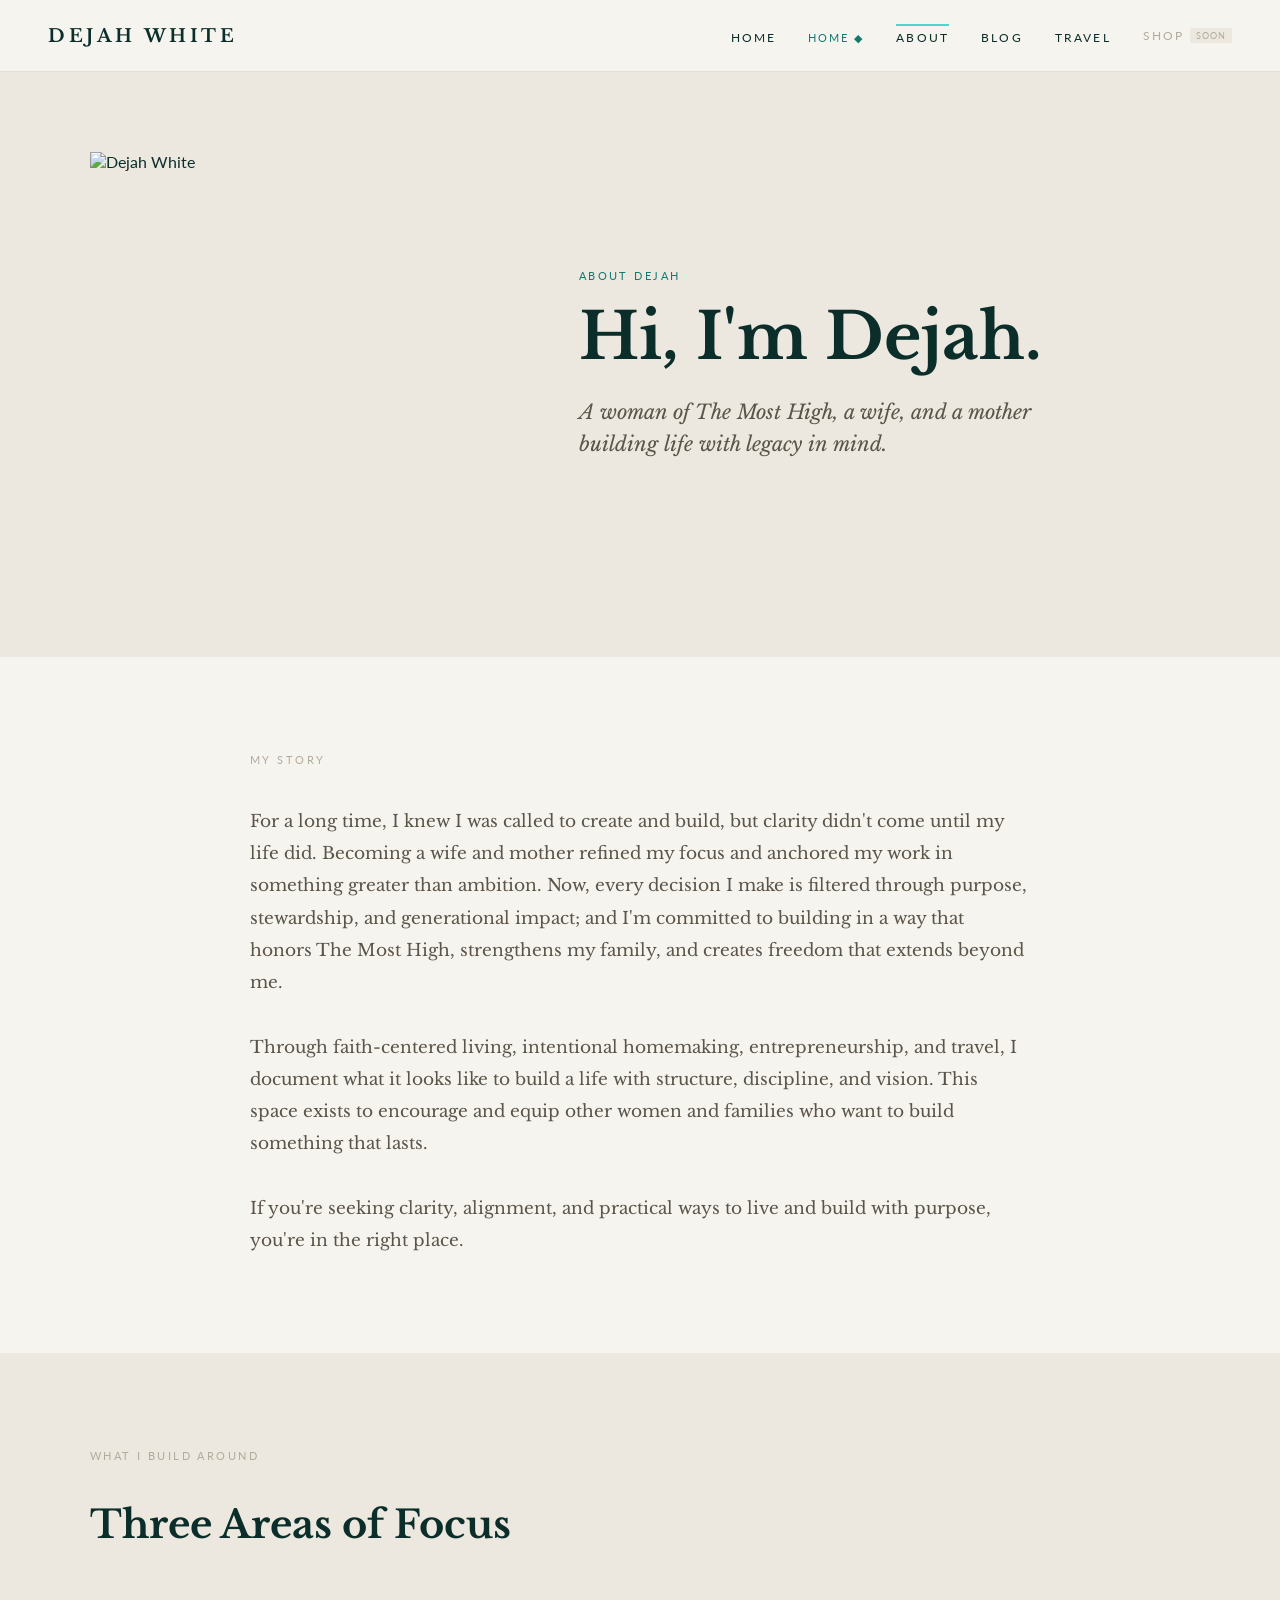
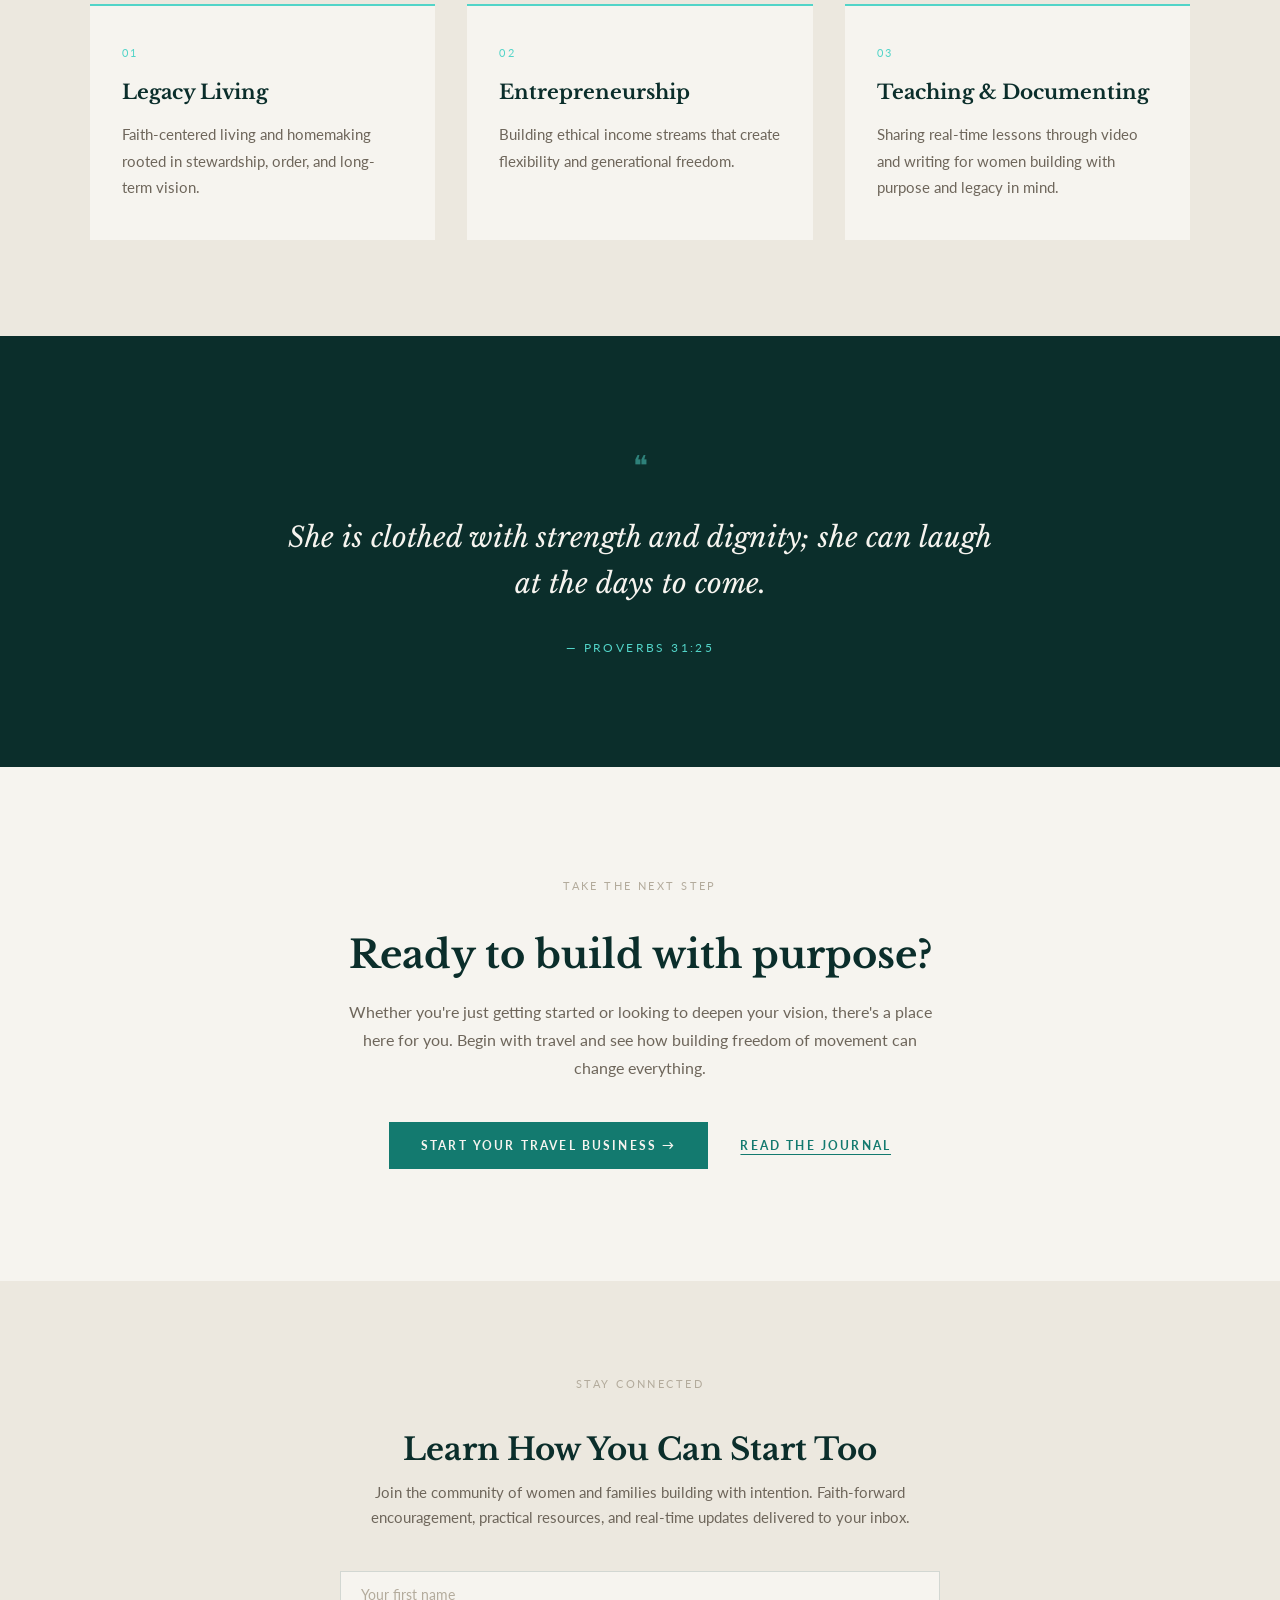
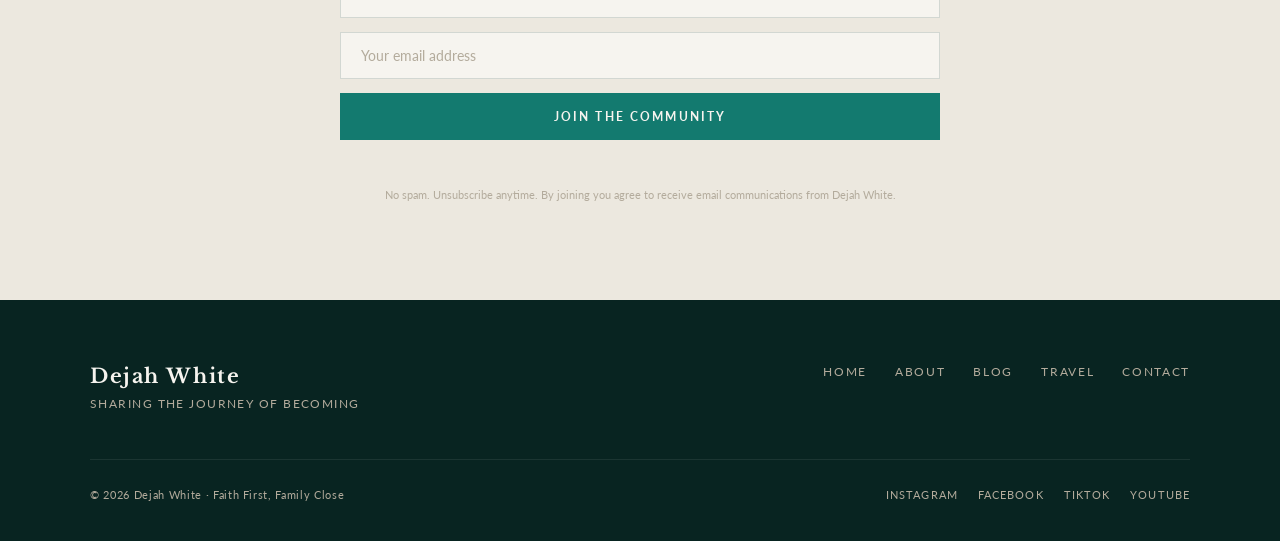
==== about.html @ d9ecd478 "Add all pages: about, blog, blog-post, contact; update social links and blog post URLs" ====
<!DOCTYPE html>
<html lang="en">
<head>
<meta charset="UTF-8">
<meta name="viewport" content="width=device-width, initial-scale=1.0">
<title>About — Dejah White</title>
<meta name="description" content="Learn about Dejah White — a faith-centered wife, mother, and entrepreneur building life with legacy in mind.">
<link rel="preconnect" href="https://fonts.googleapis.com">
<link rel="preconnect" href="https://fonts.gstatic.com" crossorigin>
<link href="https://fonts.googleapis.com/css2?family=Libre+Baskerville:ital,wght@0,400;0,700;1,400&family=Lato:wght@300;400;700;900&display=swap" rel="stylesheet">
<style>
:root {
  --ink: #0B2E2B;
  --teal: #137A6F;
  --turq: #52D4C8;
  --paper: #F6F4EF;
  --greige: #ECE8DF;
  --warm: #5b5448;
  --muted: #6E665B;
  --faint: #b3ab9c;
  --footer: #082421;
  --serif: 'Libre Baskerville', Georgia, serif;
  --sans: 'Lato', -apple-system, sans-serif;
}

*, *::before, *::after { box-sizing: border-box; margin: 0; padding: 0; }
html { scroll-behavior: smooth; }
body { font-family: var(--sans); background-color: var(--paper); color: var(--ink); -webkit-font-smoothing: antialiased; }

.nav { position: fixed; top: 0; left: 0; right: 0; z-index: 100; display: flex; align-items: center; justify-content: space-between; padding: 0 48px; height: 72px; background: var(--paper); border-bottom: 1px solid rgba(11,46,43,0.1); }
.nav-logo { font-family: var(--serif); font-weight: 700; font-size: 18px; letter-spacing: 0.2em; text-transform: uppercase; color: var(--ink); text-decoration: none; flex-shrink: 0; }
.nav-links { display: flex; align-items: center; list-style: none; gap: 32px; }
.nav-links a { font-family: var(--sans); font-size: 12px; letter-spacing: 0.18em; text-transform: uppercase; color: var(--ink); text-decoration: none; padding-top: 4px; border-top: 2px solid transparent; transition: color 0.2s, border-color 0.2s; }
.nav-links a:hover { color: var(--teal); }
.nav-links .active a { border-top: 2px solid var(--turq); color: var(--ink); }
.nav-links .nav-alt a { color: var(--teal); font-size: 11px; }
.nav-links .soon { display: flex; align-items: center; gap: 6px; font-family: var(--sans); font-size: 12px; letter-spacing: 0.18em; text-transform: uppercase; color: var(--faint); cursor: default; }
.soon-badge { font-size: 9px; letter-spacing: 0.1em; background: var(--greige); color: var(--faint); padding: 2px 6px; border-radius: 2px; text-transform: uppercase; }
.hamburger { display: none; flex-direction: column; gap: 5px; background: none; border: none; cursor: pointer; padding: 4px; }
.hamburger span { display: block; height: 1.5px; background: var(--ink); transition: transform 0.3s, opacity 0.3s; }
.hamburger span:nth-child(1) { width: 22px; }
.hamburger span:nth-child(2) { width: 22px; }
.hamburger span:nth-child(3) { width: 14px; background: var(--turq); }
.nav-mobile-menu { display: none; position: fixed; top: 72px; left: 0; right: 0; z-index: 99; background: var(--paper); border-bottom: 1px solid rgba(11,46,43,0.1); flex-direction: column; padding: 24px 32px; gap: 24px; }
.nav-mobile-menu.open { display: flex; }
.nav-mobile-menu a { font-family: var(--sans); font-size: 13px; letter-spacing: 0.18em; text-transform: uppercase; color: var(--ink); text-decoration: none; }
.nav-mobile-menu .mobile-alt { color: var(--teal); }

.page-wrap { padding-top: 72px; }

.about-hero { background: var(--greige); padding: 80px 48px; }
.about-hero-inner { max-width: 1100px; margin: 0 auto; display: grid; grid-template-columns: 0.82fr 1.18fr; gap: 64px; align-items: center; }
.about-hero-portrait { aspect-ratio: 1 / 1; overflow: hidden; }
.about-hero-portrait img { width: 100%; height: 100%; object-fit: cover; object-position: center top; display: block; }
.about-hero-text { padding: 16px 0; }
.about-eyebrow { font-family: var(--sans); font-size: 11px; letter-spacing: 0.22em; text-transform: uppercase; color: var(--teal); margin-bottom: 20px; }
.about-hero-text h1 { font-family: var(--serif); font-weight: 700; font-size: clamp(44px, 5vw, 68px); color: var(--ink); line-height: 1.1; margin-bottom: 24px; }
.about-hero-text .sub { font-family: var(--serif); font-style: italic; font-size: clamp(16px, 1.6vw, 20px); color: var(--warm); line-height: 1.6; max-width: 480px; }

.bio-section { background: var(--paper); padding: 96px 48px; }
.bio-inner { max-width: 780px; margin: 0 auto; }
.section-label { font-family: var(--sans); font-size: 11px; letter-spacing: 0.22em; text-transform: uppercase; color: var(--faint); margin-bottom: 40px; display: block; }
.bio-inner p { font-family: var(--serif); font-size: clamp(15px, 1.4vw, 17px); color: var(--warm); line-height: 1.9; margin-bottom: 32px; }
.bio-inner p:last-child { margin-bottom: 0; }

.mission-section { background: var(--greige); padding: 96px 48px; }
.mission-inner { max-width: 1100px; margin: 0 auto; }
.mission-header { margin-bottom: 56px; }
.mission-header h2 { font-family: var(--serif); font-weight: 700; font-size: clamp(28px, 3vw, 40px); color: var(--ink); line-height: 1.2; margin-top: 12px; }
.mission-grid { display: grid; grid-template-columns: repeat(3, 1fr); gap: 32px; }
.mission-card { background: var(--paper); padding: 40px 32px; border-top: 2px solid var(--turq); }
.mission-num { font-family: var(--sans); font-size: 11px; letter-spacing: 0.2em; color: var(--turq); margin-bottom: 20px; display: block; }
.mission-card h3 { font-family: var(--serif); font-weight: 700; font-size: 20px; color: var(--ink); line-height: 1.3; margin-bottom: 16px; }
.mission-card p { font-family: var(--sans); font-size: 15px; color: var(--muted); line-height: 1.75; }

.faith-section { background: var(--ink); padding: 112px 48px; text-align: center; }
.faith-inner { max-width: 720px; margin: 0 auto; }
.faith-ornament { font-family: var(--serif); font-size: 28px; color: var(--turq); opacity: 0.5; margin-bottom: 32px; display: block; }
.faith-inner blockquote { font-family: var(--serif); font-style: italic; font-size: clamp(20px, 2.4vw, 28px); color: var(--paper); line-height: 1.65; margin-bottom: 28px; }
.faith-inner cite { font-family: var(--sans); font-size: 12px; letter-spacing: 0.2em; text-transform: uppercase; color: var(--turq); font-style: normal; }

.cta-section { background: var(--paper); padding: 112px 48px; text-align: center; }
.cta-inner { max-width: 600px; margin: 0 auto; }
.cta-inner h2 { font-family: var(--serif); font-weight: 700; font-size: clamp(28px, 3vw, 40px); color: var(--ink); margin-bottom: 20px; line-height: 1.2; }
.cta-inner p { font-family: var(--sans); font-size: 16px; color: var(--muted); line-height: 1.75; margin-bottom: 40px; }
.cta-buttons { display: flex; align-items: center; justify-content: center; gap: 32px; flex-wrap: wrap; }
.btn-primary { display: inline-block; font-family: var(--sans); font-size: 12px; font-weight: 700; letter-spacing: 0.18em; text-transform: uppercase; color: var(--paper); background: var(--teal); padding: 16px 32px; text-decoration: none; transition: background 0.2s; }
.btn-primary:hover { background: var(--ink); }
.btn-text { display: inline-block; font-family: var(--sans); font-size: 12px; font-weight: 700; letter-spacing: 0.18em; text-transform: uppercase; color: var(--teal); text-decoration: underline; text-underline-offset: 4px; transition: color 0.2s; }
.btn-text:hover { color: var(--ink); }

.newsletter-section { background: var(--greige); padding: 96px 48px; }
.newsletter-inner { max-width: 600px; margin: 0 auto; text-align: center; }
.newsletter-inner h2 { font-family: var(--serif); font-weight: 700; font-size: clamp(24px, 2.4vw, 32px); color: var(--ink); margin-bottom: 12px; line-height: 1.25; }
.newsletter-inner .nl-sub { font-family: var(--sans); font-size: 15px; color: var(--muted); line-height: 1.7; margin-bottom: 40px; }
.nl-form { display: flex; flex-direction: column; gap: 14px; }
.nl-form input { font-family: var(--sans); font-size: 14px; color: var(--ink); background: var(--paper); border: 1px solid rgba(11,46,43,0.15); padding: 14px 20px; outline: none; transition: border-color 0.2s; width: 100%; }
.nl-form input::placeholder { color: var(--faint); }
.nl-form input:focus { border-color: var(--teal); }
.nl-form button { font-family: var(--sans); font-size: 12px; font-weight: 700; letter-spacing: 0.18em; text-transform: uppercase; color: var(--paper); background: var(--teal); border: none; padding: 16px 32px; cursor: pointer; transition: background 0.2s; }
.nl-form button:hover { background: var(--ink); }
.nl-status { font-family: var(--sans); font-size: 13px; margin-top: 12px; min-height: 20px; color: var(--teal); }
.nl-status.error { color: #a33; }
.nl-disclaimer { font-family: var(--sans); font-size: 11px; color: var(--faint); margin-top: 14px; line-height: 1.6; }

.footer { background: var(--footer); padding: 64px 48px 40px; }
.footer-inner { max-width: 1100px; margin: 0 auto; }
.footer-top { display: flex; justify-content: space-between; align-items: flex-start; margin-bottom: 48px; gap: 32px; }
.footer-brand-name { font-family: var(--serif); font-weight: 700; font-size: 20px; color: var(--paper); letter-spacing: 0.08em; margin-bottom: 8px; }
.footer-brand-sub { font-family: var(--sans); font-size: 12px; letter-spacing: 0.12em; color: var(--faint); text-transform: uppercase; }
.footer-links { display: flex; gap: 28px; flex-wrap: wrap; justify-content: flex-end; }
.footer-links a { font-family: var(--sans); font-size: 12px; letter-spacing: 0.14em; text-transform: uppercase; color: var(--faint); text-decoration: none; transition: color 0.2s; }
.footer-links a:hover { color: var(--turq); }
.footer-bottom { border-top: 1px solid rgba(255,255,255,0.08); padding-top: 28px; display: flex; justify-content: space-between; align-items: center; flex-wrap: wrap; gap: 16px; }
.footer-copy { font-family: var(--sans); font-size: 11px; color: var(--faint); letter-spacing: 0.06em; }
.footer-social { display: flex; gap: 20px; }
.footer-social a { font-family: var(--sans); font-size: 11px; letter-spacing: 0.1em; text-transform: uppercase; color: var(--faint); text-decoration: none; transition: color 0.2s; }
.footer-social a:hover { color: var(--turq); }

@media (max-width: 900px) {
  .nav { padding: 0 32px; }
  .nav-links { gap: 20px; }
  .about-hero { padding: 64px 32px; }
  .about-hero-inner { gap: 40px; }
  .bio-section, .mission-section, .faith-section, .cta-section, .newsletter-section { padding-left: 32px; padding-right: 32px; }
  .mission-grid { grid-template-columns: 1fr 1fr; gap: 24px; }
  .footer { padding-left: 32px; padding-right: 32px; }
}

@media (max-width: 768px) {
  .nav-links { display: none; }
  .hamburger { display: flex; }
  .nav { padding: 0 24px; }
  .about-hero { padding: 56px 24px; }
  .about-hero-inner { grid-template-columns: 1fr; gap: 0; }
  .about-hero-portrait { display: none; }
  .about-hero-text h1 { font-size: 48px; }
  .bio-section { padding: 72px 24px; }
  .mission-section { padding: 72px 24px; }
  .mission-grid { grid-template-columns: 1fr; }
  .faith-section { padding: 80px 24px; }
  .cta-section { padding: 80px 24px; }
  .newsletter-section { padding: 72px 24px; }
  .footer { padding: 56px 24px 32px; }
  .footer-top { flex-direction: column; gap: 32px; }
  .footer-links { justify-content: flex-start; }
  .footer-bottom { flex-direction: column; align-items: flex-start; }
  .cta-buttons { flex-direction: column; gap: 20px; }
}

@media (max-width: 600px) {
  .nav { height: 64px; padding: 0 20px; }
  .page-wrap { padding-top: 64px; }
  .nav-mobile-menu { top: 64px; }
  .about-hero { padding: 48px 20px; }
  .about-hero-text h1 { font-size: 40px; }
  .bio-section, .mission-section, .faith-section, .cta-section, .newsletter-section { padding-left: 20px; padding-right: 20px; }
  .footer { padding-left: 20px; padding-right: 20px; }
  .mission-card { padding: 32px 24px; }
}
</style>
</head>
<body>

<nav class="nav" id="nav">
  <div class="nav-logo">Dejah White</div>
  <ul class="nav-links">
    <li><a href="index.html">Home</a></li>
    <li class="nav-alt"><a href="home2.html">Home &#9670;</a></li>
    <li class="active"><a href="about.html">About</a></li>
    <li><a href="blog.html">Blog</a></li>
    <li><a href="travel.html">Travel</a></li>
    <li class="soon">Shop <span class="soon-badge">Soon</span></li>
  </ul>
  <button class="hamburger" id="hamburger" aria-label="Menu">
    <span></span><span></span><span></span>
  </button>
</nav>

<div class="nav-mobile-menu" id="mobile-menu">
  <a href="index.html">Home</a>
  <a href="home2.html" class="mobile-alt">Home &#9670;</a>
  <a href="about.html">About</a>
  <a href="blog.html">Blog</a>
  <a href="travel.html">Travel</a>
  <a href="contact.html">Contact</a>
</div>

<div class="page-wrap">

  <section class="about-hero">
    <div class="about-hero-inner">
      <div class="about-hero-portrait">
        <img src="https://static.wixstatic.com/media/037c75_d6903efc168e4e4087d703ca26b38828~mv2.jpg" alt="Dejah White" loading="eager">
      </div>
      <div class="about-hero-text">
        <p class="about-eyebrow">About Dejah</p>
        <h1>Hi, I'm Dejah.</h1>
        <p class="sub">A woman of The Most High, a wife, and a mother building life with legacy in mind.</p>
      </div>
    </div>
  </section>

  <section class="bio-section">
    <div class="bio-inner">
      <span class="section-label">My Story</span>
      <p>For a long time, I knew I was called to create and build, but clarity didn't come until my life did. Becoming a wife and mother refined my focus and anchored my work in something greater than ambition. Now, every decision I make is filtered through purpose, stewardship, and generational impact; and I'm committed to building in a way that honors The Most High, strengthens my family, and creates freedom that extends beyond me.</p>
      <p>Through faith-centered living, intentional homemaking, entrepreneurship, and travel, I document what it looks like to build a life with structure, discipline, and vision. This space exists to encourage and equip other women and families who want to build something that lasts.</p>
      <p>If you're seeking clarity, alignment, and practical ways to live and build with purpose, you're in the right place.</p>
    </div>
  </section>

  <section class="mission-section">
    <div class="mission-inner">
      <div class="mission-header">
        <span class="section-label">What I Build Around</span>
        <h2>Three Areas of Focus</h2>
      </div>
      <div class="mission-grid">
        <div class="mission-card"><span class="mission-num">01</span><h3>Legacy Living</h3><p>Faith-centered living and homemaking rooted in stewardship, order, and long-term vision.</p></div>
        <div class="mission-card"><span class="mission-num">02</span><h3>Entrepreneurship</h3><p>Building ethical income streams that create flexibility and generational freedom.</p></div>
        <div class="mission-card"><span class="mission-num">03</span><h3>Teaching &amp; Documenting</h3><p>Sharing real-time lessons through video and writing for women building with purpose and legacy in mind.</p></div>
      </div>
    </div>
  </section>

  <section class="faith-section">
    <div class="faith-inner">
      <span class="faith-ornament">&#10077;</span>
      <blockquote>She is clothed with strength and dignity; she can laugh at the days to come.</blockquote>
      <cite>— Proverbs 31:25</cite>
    </div>
  </section>

  <section class="cta-section">
    <div class="cta-inner">
      <span class="section-label">Take the Next Step</span>
      <h2>Ready to build with purpose?</h2>
      <p>Whether you're just getting started or looking to deepen your vision, there's a place here for you. Begin with travel and see how building freedom of movement can change everything.</p>
      <div class="cta-buttons">
        <a href="travel.html" class="btn-primary">Start Your Travel Business →</a>
        <a href="blog.html" class="btn-text">Read the Journal</a>
      </div>
    </div>
  </section>

  <section class="newsletter-section">
    <div class="newsletter-inner">
      <span class="section-label">Stay Connected</span>
      <h2>Learn How You Can Start Too</h2>
      <p class="nl-sub">Join the community of women and families building with intention. Faith-forward encouragement, practical resources, and real-time updates delivered to your inbox.</p>
      <form class="nl-form" id="nl-form" novalidate>
        <input type="text" id="nl-name" name="name" placeholder="Your first name" autocomplete="given-name" required>
        <input type="email" id="nl-email" name="email" placeholder="Your email address" autocomplete="email" required>
        <button type="submit" id="nl-submit">Join the Community</button>
      </form>
      <p class="nl-status" id="nl-status" aria-live="polite"></p>
      <p class="nl-disclaimer">No spam. Unsubscribe anytime. By joining you agree to receive email communications from Dejah White.</p>
    </div>
  </section>

  <footer class="footer">
    <div class="footer-inner">
      <div class="footer-top">
        <div>
          <div class="footer-brand-name">Dejah White</div>
          <div class="footer-brand-sub">Sharing the Journey of Becoming</div>
        </div>
        <nav class="footer-links">
          <a href="index.html">Home</a>
          <a href="about.html">About</a>
          <a href="blog.html">Blog</a>
          <a href="travel.html">Travel</a>
          <a href="contact.html">Contact</a>
        </nav>
      </div>
      <div class="footer-bottom">
        <span class="footer-copy">&copy; 2026 Dejah White &middot; Faith First, Family Close</span>
        <div class="footer-social">
          <a href="https://www.instagram.com/dejahwhitetravel" target="_blank" rel="noopener">Instagram</a>
          <a href="https://www.facebook.com/dejahwhitetravel" target="_blank" rel="noopener">Facebook</a>
          <a href="https://www.tiktok.com/@thedejahwhite" target="_blank" rel="noopener">TikTok</a>
          <a href="https://www.youtube.com/dejahshardae" target="_blank" rel="noopener">YouTube</a>
        </div>
      </div>
    </div>
  </footer>

</div>

<script>
(function () {
  var hamburger = document.getElementById('hamburger');
  var mobileMenu = document.getElementById('mobile-menu');
  hamburger.addEventListener('click', function () { mobileMenu.classList.toggle('open'); });
  document.addEventListener('click', function (e) {
    if (!hamburger.contains(e.target) && !mobileMenu.contains(e.target)) { mobileMenu.classList.remove('open'); }
  });

  var WIX_CLIENT_ID = '897cba15-c5fb-4204-a89b-81bbca8b6f4e';
  var WIX_SITE_ID = 'ee0295b0-5a24-47cd-8610-58c1b5e46882';

  function getVisitorToken() {
    return new Promise(function (resolve, reject) {
      fetch('https://www.wixapis.com/oauth2/token', {
        method: 'POST',
        headers: { 'Content-Type': 'application/json' },
        body: JSON.stringify({ clientId: WIX_CLIENT_ID, grantType: 'anonymous' })
      }).then(function (res) {
        if (!res.ok) throw new Error('Token request failed');
        return res.json();
      }).then(function (data) { resolve(data.access_token); }).catch(reject);
    });
  }

  function wixRequest(token, name, email) {
    return fetch('https://www.wixapis.com/contacts/v4/contacts', {
      method: 'POST',
      headers: { 'Content-Type': 'application/json', 'Authorization': token, 'wix-site-id': WIX_SITE_ID },
      body: JSON.stringify({ info: { name: { first: name }, emails: { items: [{ email: email, tag: 'MAIN' }] } } })
    }).then(function (res) {
      if (!res.ok) { return res.json().then(function (body) { throw new Error(body.message || 'Submission failed'); }); }
      return res.json();
    });
  }

  var form = document.getElementById('nl-form');
  var statusEl = document.getElementById('nl-status');
  var submitBtn = document.getElementById('nl-submit');

  form.addEventListener('submit', function (e) {
    e.preventDefault();
    var name = document.getElementById('nl-name').value.trim();
    var email = document.getElementById('nl-email').value.trim();
    if (!name || !email) { statusEl.textContent = 'Please fill in both fields.'; statusEl.className = 'nl-status error'; return; }
    var emailPattern = /^[^\s@]+@[^\s@]+\.[^\s@]+$/;
    if (!emailPattern.test(email)) { statusEl.textContent = 'Please enter a valid email address.'; statusEl.className = 'nl-status error'; return; }
    submitBtn.disabled = true; submitBtn.textContent = 'Sending…'; statusEl.textContent = ''; statusEl.className = 'nl-status';
    getVisitorToken().then(function (token) { return wixRequest(token, name, email); })
    .then(function () {
      statusEl.textContent = "You're in! Welcome to the community."; statusEl.className = 'nl-status';
      form.reset(); submitBtn.disabled = false; submitBtn.textContent = 'Join the Community';
    }).catch(function () {
      statusEl.textContent = 'Something went wrong. Please try again.'; statusEl.className = 'nl-status error';
      submitBtn.disabled = false; submitBtn.textContent = 'Join the Community';
    });
  });
})();
</script>

</body>
</html>
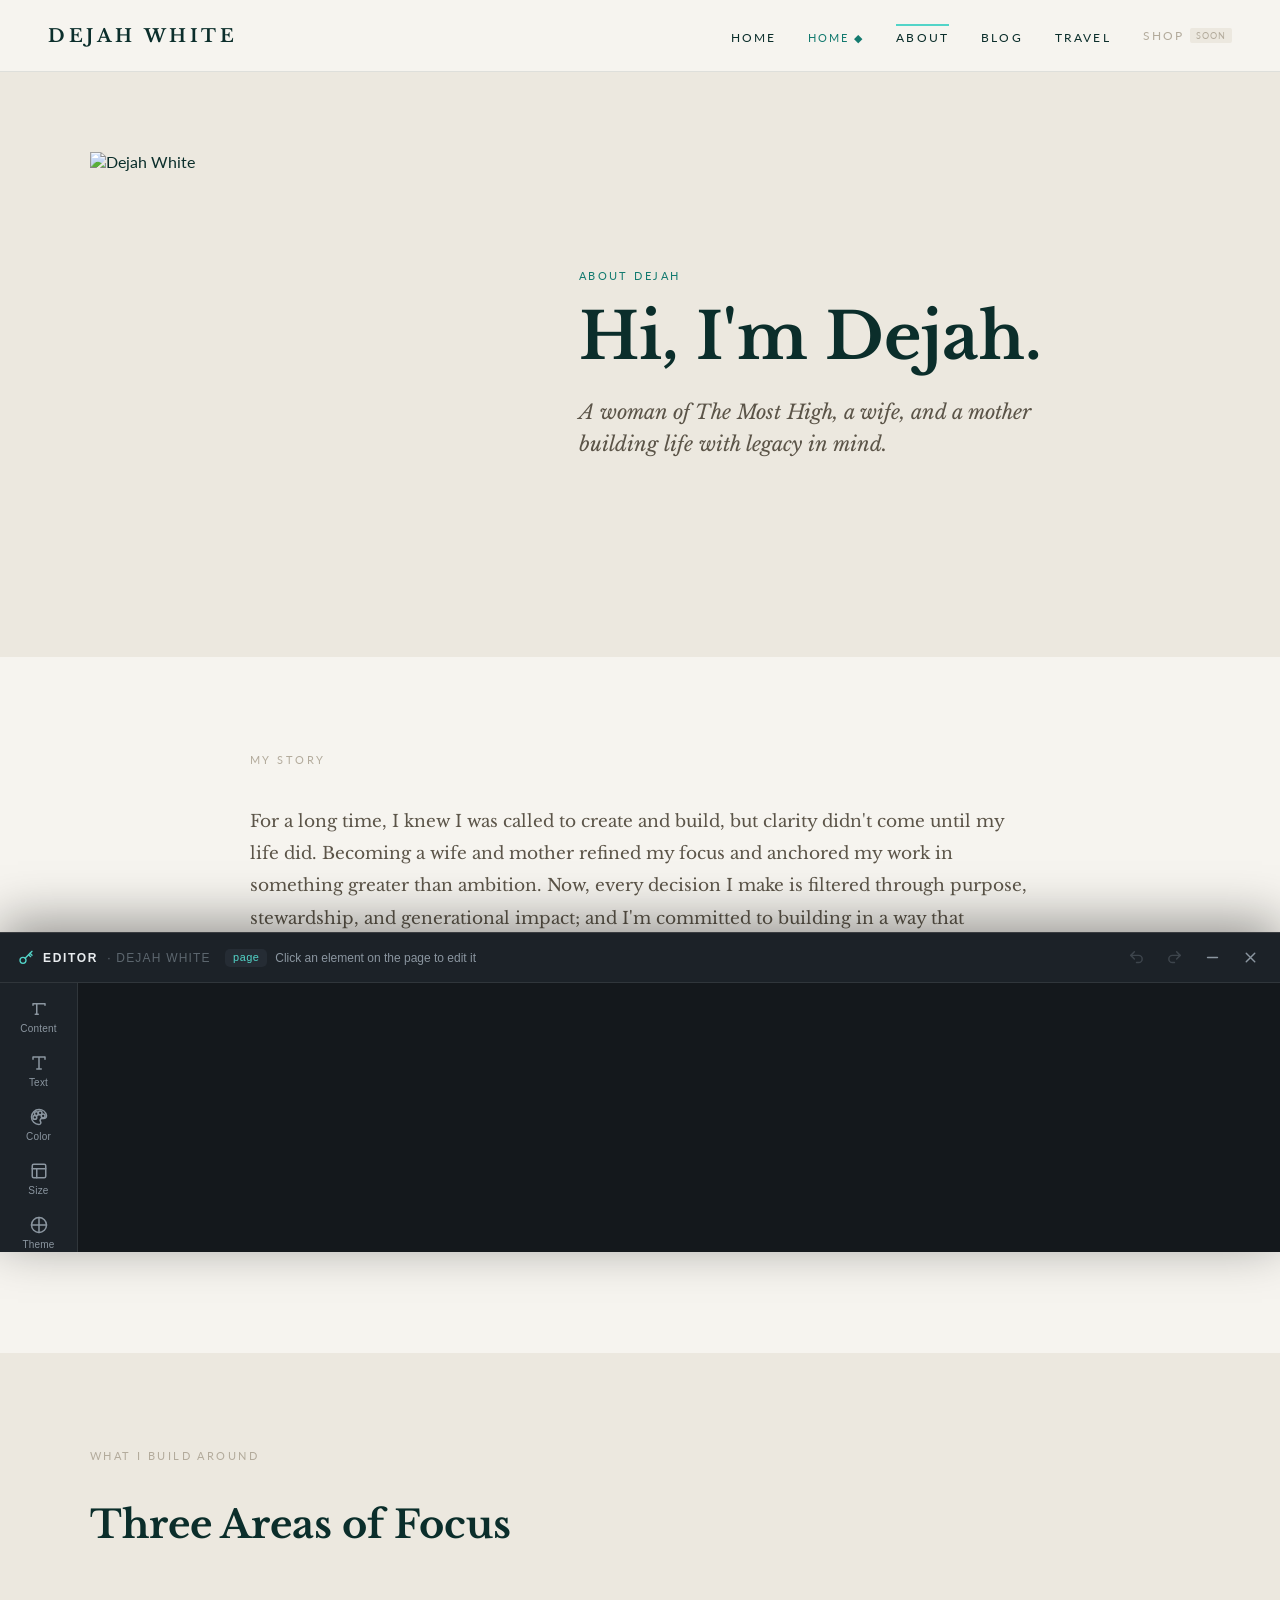
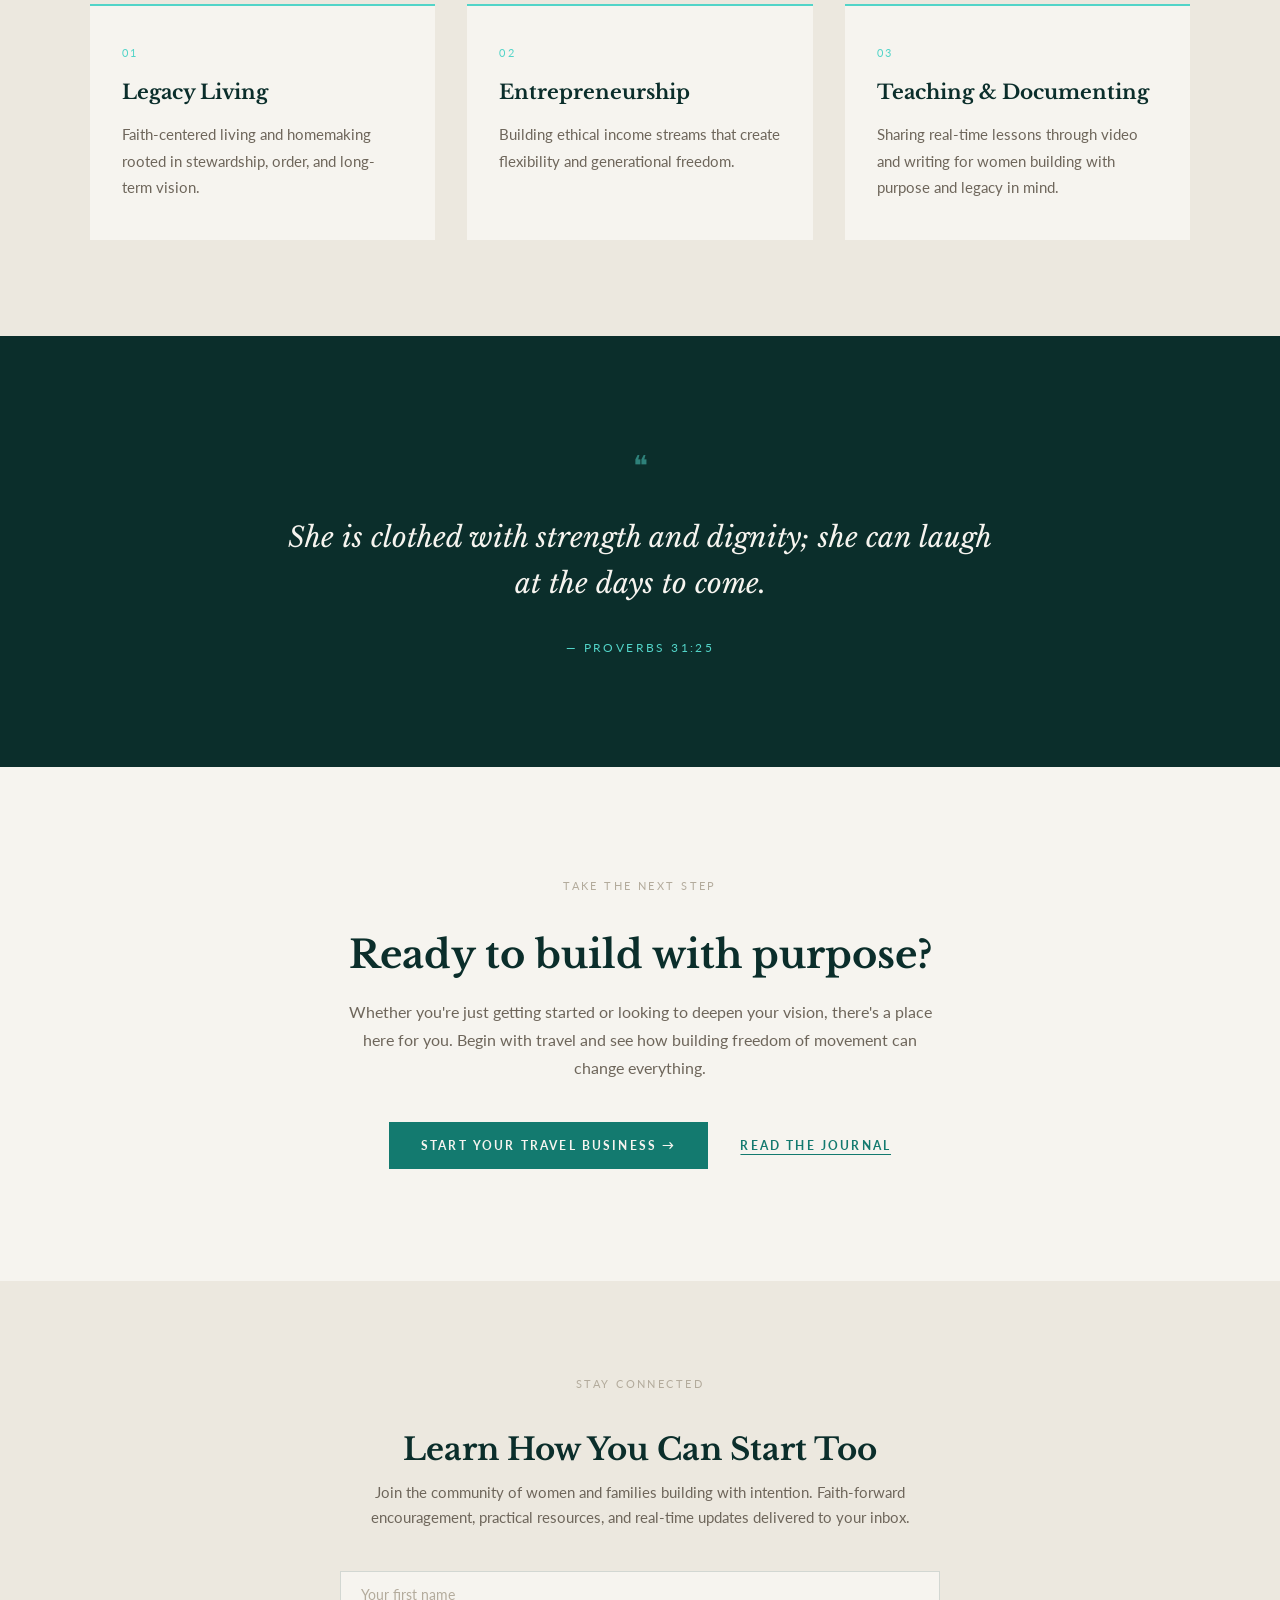
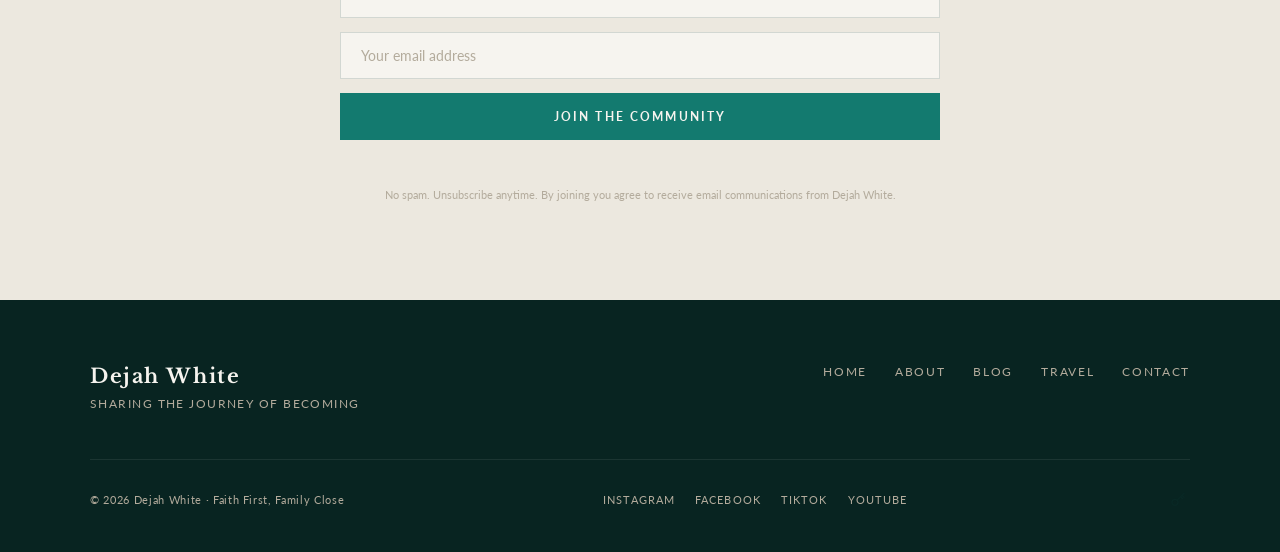
==== commit 727a3e99: "Add visual editor to about.html" ====
--- a/about.html
+++ b/about.html
@@ -23,142 +23,770 @@
   --sans: 'Lato', -apple-system, sans-serif;
 }
 
-*, *::before, *::after { box-sizing: border-box; margin: 0; padding: 0; }
-html { scroll-behavior: smooth; }
-body { font-family: var(--sans); background-color: var(--paper); color: var(--ink); -webkit-font-smoothing: antialiased; }
-
-.nav { position: fixed; top: 0; left: 0; right: 0; z-index: 100; display: flex; align-items: center; justify-content: space-between; padding: 0 48px; height: 72px; background: var(--paper); border-bottom: 1px solid rgba(11,46,43,0.1); }
-.nav-logo { font-family: var(--serif); font-weight: 700; font-size: 18px; letter-spacing: 0.2em; text-transform: uppercase; color: var(--ink); text-decoration: none; flex-shrink: 0; }
-.nav-links { display: flex; align-items: center; list-style: none; gap: 32px; }
-.nav-links a { font-family: var(--sans); font-size: 12px; letter-spacing: 0.18em; text-transform: uppercase; color: var(--ink); text-decoration: none; padding-top: 4px; border-top: 2px solid transparent; transition: color 0.2s, border-color 0.2s; }
-.nav-links a:hover { color: var(--teal); }
-.nav-links .active a { border-top: 2px solid var(--turq); color: var(--ink); }
-.nav-links .nav-alt a { color: var(--teal); font-size: 11px; }
-.nav-links .soon { display: flex; align-items: center; gap: 6px; font-family: var(--sans); font-size: 12px; letter-spacing: 0.18em; text-transform: uppercase; color: var(--faint); cursor: default; }
-.soon-badge { font-size: 9px; letter-spacing: 0.1em; background: var(--greige); color: var(--faint); padding: 2px 6px; border-radius: 2px; text-transform: uppercase; }
-.hamburger { display: none; flex-direction: column; gap: 5px; background: none; border: none; cursor: pointer; padding: 4px; }
-.hamburger span { display: block; height: 1.5px; background: var(--ink); transition: transform 0.3s, opacity 0.3s; }
-.hamburger span:nth-child(1) { width: 22px; }
-.hamburger span:nth-child(2) { width: 22px; }
-.hamburger span:nth-child(3) { width: 14px; background: var(--turq); }
-.nav-mobile-menu { display: none; position: fixed; top: 72px; left: 0; right: 0; z-index: 99; background: var(--paper); border-bottom: 1px solid rgba(11,46,43,0.1); flex-direction: column; padding: 24px 32px; gap: 24px; }
-.nav-mobile-menu.open { display: flex; }
-.nav-mobile-menu a { font-family: var(--sans); font-size: 13px; letter-spacing: 0.18em; text-transform: uppercase; color: var(--ink); text-decoration: none; }
-.nav-mobile-menu .mobile-alt { color: var(--teal); }
-
-.page-wrap { padding-top: 72px; }
-
-.about-hero { background: var(--greige); padding: 80px 48px; }
-.about-hero-inner { max-width: 1100px; margin: 0 auto; display: grid; grid-template-columns: 0.82fr 1.18fr; gap: 64px; align-items: center; }
-.about-hero-portrait { aspect-ratio: 1 / 1; overflow: hidden; }
-.about-hero-portrait img { width: 100%; height: 100%; object-fit: cover; object-position: center top; display: block; }
-.about-hero-text { padding: 16px 0; }
-.about-eyebrow { font-family: var(--sans); font-size: 11px; letter-spacing: 0.22em; text-transform: uppercase; color: var(--teal); margin-bottom: 20px; }
-.about-hero-text h1 { font-family: var(--serif); font-weight: 700; font-size: clamp(44px, 5vw, 68px); color: var(--ink); line-height: 1.1; margin-bottom: 24px; }
-.about-hero-text .sub { font-family: var(--serif); font-style: italic; font-size: clamp(16px, 1.6vw, 20px); color: var(--warm); line-height: 1.6; max-width: 480px; }
-
-.bio-section { background: var(--paper); padding: 96px 48px; }
-.bio-inner { max-width: 780px; margin: 0 auto; }
-.section-label { font-family: var(--sans); font-size: 11px; letter-spacing: 0.22em; text-transform: uppercase; color: var(--faint); margin-bottom: 40px; display: block; }
-.bio-inner p { font-family: var(--serif); font-size: clamp(15px, 1.4vw, 17px); color: var(--warm); line-height: 1.9; margin-bottom: 32px; }
-.bio-inner p:last-child { margin-bottom: 0; }
-
-.mission-section { background: var(--greige); padding: 96px 48px; }
-.mission-inner { max-width: 1100px; margin: 0 auto; }
-.mission-header { margin-bottom: 56px; }
-.mission-header h2 { font-family: var(--serif); font-weight: 700; font-size: clamp(28px, 3vw, 40px); color: var(--ink); line-height: 1.2; margin-top: 12px; }
-.mission-grid { display: grid; grid-template-columns: repeat(3, 1fr); gap: 32px; }
-.mission-card { background: var(--paper); padding: 40px 32px; border-top: 2px solid var(--turq); }
-.mission-num { font-family: var(--sans); font-size: 11px; letter-spacing: 0.2em; color: var(--turq); margin-bottom: 20px; display: block; }
-.mission-card h3 { font-family: var(--serif); font-weight: 700; font-size: 20px; color: var(--ink); line-height: 1.3; margin-bottom: 16px; }
-.mission-card p { font-family: var(--sans); font-size: 15px; color: var(--muted); line-height: 1.75; }
-
-.faith-section { background: var(--ink); padding: 112px 48px; text-align: center; }
-.faith-inner { max-width: 720px; margin: 0 auto; }
-.faith-ornament { font-family: var(--serif); font-size: 28px; color: var(--turq); opacity: 0.5; margin-bottom: 32px; display: block; }
-.faith-inner blockquote { font-family: var(--serif); font-style: italic; font-size: clamp(20px, 2.4vw, 28px); color: var(--paper); line-height: 1.65; margin-bottom: 28px; }
-.faith-inner cite { font-family: var(--sans); font-size: 12px; letter-spacing: 0.2em; text-transform: uppercase; color: var(--turq); font-style: normal; }
-
-.cta-section { background: var(--paper); padding: 112px 48px; text-align: center; }
-.cta-inner { max-width: 600px; margin: 0 auto; }
-.cta-inner h2 { font-family: var(--serif); font-weight: 700; font-size: clamp(28px, 3vw, 40px); color: var(--ink); margin-bottom: 20px; line-height: 1.2; }
-.cta-inner p { font-family: var(--sans); font-size: 16px; color: var(--muted); line-height: 1.75; margin-bottom: 40px; }
-.cta-buttons { display: flex; align-items: center; justify-content: center; gap: 32px; flex-wrap: wrap; }
-.btn-primary { display: inline-block; font-family: var(--sans); font-size: 12px; font-weight: 700; letter-spacing: 0.18em; text-transform: uppercase; color: var(--paper); background: var(--teal); padding: 16px 32px; text-decoration: none; transition: background 0.2s; }
-.btn-primary:hover { background: var(--ink); }
-.btn-text { display: inline-block; font-family: var(--sans); font-size: 12px; font-weight: 700; letter-spacing: 0.18em; text-transform: uppercase; color: var(--teal); text-decoration: underline; text-underline-offset: 4px; transition: color 0.2s; }
-.btn-text:hover { color: var(--ink); }
-
-.newsletter-section { background: var(--greige); padding: 96px 48px; }
-.newsletter-inner { max-width: 600px; margin: 0 auto; text-align: center; }
-.newsletter-inner h2 { font-family: var(--serif); font-weight: 700; font-size: clamp(24px, 2.4vw, 32px); color: var(--ink); margin-bottom: 12px; line-height: 1.25; }
-.newsletter-inner .nl-sub { font-family: var(--sans); font-size: 15px; color: var(--muted); line-height: 1.7; margin-bottom: 40px; }
-.nl-form { display: flex; flex-direction: column; gap: 14px; }
-.nl-form input { font-family: var(--sans); font-size: 14px; color: var(--ink); background: var(--paper); border: 1px solid rgba(11,46,43,0.15); padding: 14px 20px; outline: none; transition: border-color 0.2s; width: 100%; }
-.nl-form input::placeholder { color: var(--faint); }
-.nl-form input:focus { border-color: var(--teal); }
-.nl-form button { font-family: var(--sans); font-size: 12px; font-weight: 700; letter-spacing: 0.18em; text-transform: uppercase; color: var(--paper); background: var(--teal); border: none; padding: 16px 32px; cursor: pointer; transition: background 0.2s; }
-.nl-form button:hover { background: var(--ink); }
-.nl-status { font-family: var(--sans); font-size: 13px; margin-top: 12px; min-height: 20px; color: var(--teal); }
-.nl-status.error { color: #a33; }
-.nl-disclaimer { font-family: var(--sans); font-size: 11px; color: var(--faint); margin-top: 14px; line-height: 1.6; }
-
-.footer { background: var(--footer); padding: 64px 48px 40px; }
-.footer-inner { max-width: 1100px; margin: 0 auto; }
-.footer-top { display: flex; justify-content: space-between; align-items: flex-start; margin-bottom: 48px; gap: 32px; }
-.footer-brand-name { font-family: var(--serif); font-weight: 700; font-size: 20px; color: var(--paper); letter-spacing: 0.08em; margin-bottom: 8px; }
-.footer-brand-sub { font-family: var(--sans); font-size: 12px; letter-spacing: 0.12em; color: var(--faint); text-transform: uppercase; }
-.footer-links { display: flex; gap: 28px; flex-wrap: wrap; justify-content: flex-end; }
-.footer-links a { font-family: var(--sans); font-size: 12px; letter-spacing: 0.14em; text-transform: uppercase; color: var(--faint); text-decoration: none; transition: color 0.2s; }
-.footer-links a:hover { color: var(--turq); }
-.footer-bottom { border-top: 1px solid rgba(255,255,255,0.08); padding-top: 28px; display: flex; justify-content: space-between; align-items: center; flex-wrap: wrap; gap: 16px; }
-.footer-copy { font-family: var(--sans); font-size: 11px; color: var(--faint); letter-spacing: 0.06em; }
-.footer-social { display: flex; gap: 20px; }
-.footer-social a { font-family: var(--sans); font-size: 11px; letter-spacing: 0.1em; text-transform: uppercase; color: var(--faint); text-decoration: none; transition: color 0.2s; }
-.footer-social a:hover { color: var(--turq); }
+*, *::before, *::after {
+  box-sizing: border-box;
+  margin: 0;
+  padding: 0;
+}
+
+html {
+  scroll-behavior: smooth;
+}
+
+body {
+  font-family: var(--sans);
+  background-color: var(--paper);
+  color: var(--ink);
+  -webkit-font-smoothing: antialiased;
+}
+
+.nav {
+  position: fixed;
+  top: 0;
+  left: 0;
+  right: 0;
+  z-index: 100;
+  display: flex;
+  align-items: center;
+  justify-content: space-between;
+  padding: 0 48px;
+  height: 72px;
+  background: var(--paper);
+  border-bottom: 1px solid rgba(11,46,43,0.1);
+}
+
+.nav-logo {
+  font-family: var(--serif);
+  font-weight: 700;
+  font-size: 18px;
+  letter-spacing: 0.2em;
+  text-transform: uppercase;
+  color: var(--ink);
+  text-decoration: none;
+  flex-shrink: 0;
+}
+
+.nav-links {
+  display: flex;
+  align-items: center;
+  list-style: none;
+  gap: 32px;
+}
+
+.nav-links a {
+  font-family: var(--sans);
+  font-size: 12px;
+  letter-spacing: 0.18em;
+  text-transform: uppercase;
+  color: var(--ink);
+  text-decoration: none;
+  padding-top: 4px;
+  border-top: 2px solid transparent;
+  transition: color 0.2s, border-color 0.2s;
+}
+
+.nav-links a:hover {
+  color: var(--teal);
+}
+
+.nav-links .active a {
+  border-top: 2px solid var(--turq);
+  color: var(--ink);
+}
+
+.nav-links .nav-alt a {
+  color: var(--teal);
+  font-size: 11px;
+}
+
+.nav-links .soon {
+  display: flex;
+  align-items: center;
+  gap: 6px;
+  font-family: var(--sans);
+  font-size: 12px;
+  letter-spacing: 0.18em;
+  text-transform: uppercase;
+  color: var(--faint);
+  cursor: default;
+}
+
+.soon-badge {
+  font-size: 9px;
+  letter-spacing: 0.1em;
+  background: var(--greige);
+  color: var(--faint);
+  padding: 2px 6px;
+  border-radius: 2px;
+  text-transform: uppercase;
+}
+
+.hamburger {
+  display: none;
+  flex-direction: column;
+  gap: 5px;
+  background: none;
+  border: none;
+  cursor: pointer;
+  padding: 4px;
+}
+
+.hamburger span {
+  display: block;
+  height: 1.5px;
+  background: var(--ink);
+  transition: transform 0.3s, opacity 0.3s;
+}
+
+.hamburger span:nth-child(1) {
+  width: 22px;
+}
+
+.hamburger span:nth-child(2) {
+  width: 22px;
+}
+
+.hamburger span:nth-child(3) {
+  width: 14px;
+  background: var(--turq);
+}
+
+.nav-mobile-menu {
+  display: none;
+  position: fixed;
+  top: 72px;
+  left: 0;
+  right: 0;
+  z-index: 99;
+  background: var(--paper);
+  border-bottom: 1px solid rgba(11,46,43,0.1);
+  flex-direction: column;
+  padding: 24px 32px;
+  gap: 24px;
+}
+
+.nav-mobile-menu.open {
+  display: flex;
+}
+
+.nav-mobile-menu a {
+  font-family: var(--sans);
+  font-size: 13px;
+  letter-spacing: 0.18em;
+  text-transform: uppercase;
+  color: var(--ink);
+  text-decoration: none;
+}
+
+.nav-mobile-menu .mobile-alt {
+  color: var(--teal);
+}
+
+.page-wrap {
+  padding-top: 72px;
+}
+
+.about-hero {
+  background: var(--greige);
+  padding: 80px 48px;
+}
+
+.about-hero-inner {
+  max-width: 1100px;
+  margin: 0 auto;
+  display: grid;
+  grid-template-columns: 0.82fr 1.18fr;
+  gap: 64px;
+  align-items: center;
+}
+
+.about-hero-portrait {
+  aspect-ratio: 1 / 1;
+  overflow: hidden;
+}
+
+.about-hero-portrait img {
+  width: 100%;
+  height: 100%;
+  object-fit: cover;
+  object-position: center top;
+  display: block;
+}
+
+.about-hero-text {
+  padding: 16px 0;
+}
+
+.about-eyebrow {
+  font-family: var(--sans);
+  font-size: 11px;
+  letter-spacing: 0.22em;
+  text-transform: uppercase;
+  color: var(--teal);
+  margin-bottom: 20px;
+}
+
+.about-hero-text h1 {
+  font-family: var(--serif);
+  font-weight: 700;
+  font-size: clamp(44px, 5vw, 68px);
+  color: var(--ink);
+  line-height: 1.1;
+  margin-bottom: 24px;
+}
+
+.about-hero-text .sub {
+  font-family: var(--serif);
+  font-style: italic;
+  font-size: clamp(16px, 1.6vw, 20px);
+  color: var(--warm);
+  line-height: 1.6;
+  max-width: 480px;
+}
+
+.bio-section {
+  background: var(--paper);
+  padding: 96px 48px;
+}
+
+.bio-inner {
+  max-width: 780px;
+  margin: 0 auto;
+}
+
+.section-label {
+  font-family: var(--sans);
+  font-size: 11px;
+  letter-spacing: 0.22em;
+  text-transform: uppercase;
+  color: var(--faint);
+  margin-bottom: 40px;
+  display: block;
+}
+
+.bio-inner p {
+  font-family: var(--serif);
+  font-size: clamp(15px, 1.4vw, 17px);
+  color: var(--warm);
+  line-height: 1.9;
+  margin-bottom: 32px;
+}
+
+.bio-inner p:last-child {
+  margin-bottom: 0;
+}
+
+.mission-section {
+  background: var(--greige);
+  padding: 96px 48px;
+}
+
+.mission-inner {
+  max-width: 1100px;
+  margin: 0 auto;
+}
+
+.mission-header {
+  margin-bottom: 56px;
+}
+
+.mission-header h2 {
+  font-family: var(--serif);
+  font-weight: 700;
+  font-size: clamp(28px, 3vw, 40px);
+  color: var(--ink);
+  line-height: 1.2;
+  margin-top: 12px;
+}
+
+.mission-grid {
+  display: grid;
+  grid-template-columns: repeat(3, 1fr);
+  gap: 32px;
+}
+
+.mission-card {
+  background: var(--paper);
+  padding: 40px 32px;
+  border-top: 2px solid var(--turq);
+}
+
+.mission-num {
+  font-family: var(--sans);
+  font-size: 11px;
+  letter-spacing: 0.2em;
+  color: var(--turq);
+  margin-bottom: 20px;
+  display: block;
+}
+
+.mission-card h3 {
+  font-family: var(--serif);
+  font-weight: 700;
+  font-size: 20px;
+  color: var(--ink);
+  line-height: 1.3;
+  margin-bottom: 16px;
+}
+
+.mission-card p {
+  font-family: var(--sans);
+  font-size: 15px;
+  color: var(--muted);
+  line-height: 1.75;
+}
+
+.faith-section {
+  background: var(--ink);
+  padding: 112px 48px;
+  text-align: center;
+}
+
+.faith-inner {
+  max-width: 720px;
+  margin: 0 auto;
+}
+
+.faith-ornament {
+  font-family: var(--serif);
+  font-size: 28px;
+  color: var(--turq);
+  opacity: 0.5;
+  margin-bottom: 32px;
+  display: block;
+}
+
+.faith-inner blockquote {
+  font-family: var(--serif);
+  font-style: italic;
+  font-size: clamp(20px, 2.4vw, 28px);
+  color: var(--paper);
+  line-height: 1.65;
+  margin-bottom: 28px;
+}
+
+.faith-inner cite {
+  font-family: var(--sans);
+  font-size: 12px;
+  letter-spacing: 0.2em;
+  text-transform: uppercase;
+  color: var(--turq);
+  font-style: normal;
+}
+
+.cta-section {
+  background: var(--paper);
+  padding: 112px 48px;
+  text-align: center;
+}
+
+.cta-inner {
+  max-width: 600px;
+  margin: 0 auto;
+}
+
+.cta-inner h2 {
+  font-family: var(--serif);
+  font-weight: 700;
+  font-size: clamp(28px, 3vw, 40px);
+  color: var(--ink);
+  margin-bottom: 20px;
+  line-height: 1.2;
+}
+
+.cta-inner p {
+  font-family: var(--sans);
+  font-size: 16px;
+  color: var(--muted);
+  line-height: 1.75;
+  margin-bottom: 40px;
+}
+
+.cta-buttons {
+  display: flex;
+  align-items: center;
+  justify-content: center;
+  gap: 32px;
+  flex-wrap: wrap;
+}
+
+.btn-primary {
+  display: inline-block;
+  font-family: var(--sans);
+  font-size: 12px;
+  font-weight: 700;
+  letter-spacing: 0.18em;
+  text-transform: uppercase;
+  color: var(--paper);
+  background: var(--teal);
+  padding: 16px 32px;
+  text-decoration: none;
+  transition: background 0.2s;
+}
+
+.btn-primary:hover {
+  background: var(--ink);
+}
+
+.btn-text {
+  display: inline-block;
+  font-family: var(--sans);
+  font-size: 12px;
+  font-weight: 700;
+  letter-spacing: 0.18em;
+  text-transform: uppercase;
+  color: var(--teal);
+  text-decoration: underline;
+  text-underline-offset: 4px;
+  transition: color 0.2s;
+}
+
+.btn-text:hover {
+  color: var(--ink);
+}
+
+.newsletter-section {
+  background: var(--greige);
+  padding: 96px 48px;
+}
+
+.newsletter-inner {
+  max-width: 600px;
+  margin: 0 auto;
+  text-align: center;
+}
+
+.newsletter-inner h2 {
+  font-family: var(--serif);
+  font-weight: 700;
+  font-size: clamp(24px, 2.4vw, 32px);
+  color: var(--ink);
+  margin-bottom: 12px;
+  line-height: 1.25;
+}
+
+.newsletter-inner .nl-sub {
+  font-family: var(--sans);
+  font-size: 15px;
+  color: var(--muted);
+  line-height: 1.7;
+  margin-bottom: 40px;
+}
+
+.nl-form {
+  display: flex;
+  flex-direction: column;
+  gap: 14px;
+}
+
+.nl-form input {
+  font-family: var(--sans);
+  font-size: 14px;
+  color: var(--ink);
+  background: var(--paper);
+  border: 1px solid rgba(11,46,43,0.15);
+  padding: 14px 20px;
+  outline: none;
+  transition: border-color 0.2s;
+  width: 100%;
+}
+
+.nl-form input::placeholder {
+  color: var(--faint);
+}
+
+.nl-form input:focus {
+  border-color: var(--teal);
+}
+
+.nl-form button {
+  font-family: var(--sans);
+  font-size: 12px;
+  font-weight: 700;
+  letter-spacing: 0.18em;
+  text-transform: uppercase;
+  color: var(--paper);
+  background: var(--teal);
+  border: none;
+  padding: 16px 32px;
+  cursor: pointer;
+  transition: background 0.2s;
+}
+
+.nl-form button:hover {
+  background: var(--ink);
+}
+
+.nl-status {
+  font-family: var(--sans);
+  font-size: 13px;
+  margin-top: 12px;
+  min-height: 20px;
+  color: var(--teal);
+}
+
+.nl-status.error {
+  color: #a33;
+}
+
+.nl-disclaimer {
+  font-family: var(--sans);
+  font-size: 11px;
+  color: var(--faint);
+  margin-top: 14px;
+  line-height: 1.6;
+}
+
+.footer {
+  background: var(--footer);
+  padding: 64px 48px 40px;
+}
+
+.footer-inner {
+  max-width: 1100px;
+  margin: 0 auto;
+}
+
+.footer-top {
+  display: flex;
+  justify-content: space-between;
+  align-items: flex-start;
+  margin-bottom: 48px;
+  gap: 32px;
+}
+
+.footer-brand-name {
+  font-family: var(--serif);
+  font-weight: 700;
+  font-size: 20px;
+  color: var(--paper);
+  letter-spacing: 0.08em;
+  margin-bottom: 8px;
+}
+
+.footer-brand-sub {
+  font-family: var(--sans);
+  font-size: 12px;
+  letter-spacing: 0.12em;
+  color: var(--faint);
+  text-transform: uppercase;
+}
+
+.footer-links {
+  display: flex;
+  gap: 28px;
+  flex-wrap: wrap;
+  justify-content: flex-end;
+}
+
+.footer-links a {
+  font-family: var(--sans);
+  font-size: 12px;
+  letter-spacing: 0.14em;
+  text-transform: uppercase;
+  color: var(--faint);
+  text-decoration: none;
+  transition: color 0.2s;
+}
+
+.footer-links a:hover {
+  color: var(--turq);
+}
+
+.footer-bottom {
+  border-top: 1px solid rgba(255,255,255,0.08);
+  padding-top: 28px;
+  display: flex;
+  justify-content: space-between;
+  align-items: center;
+  flex-wrap: wrap;
+  gap: 16px;
+}
+
+.footer-copy {
+  font-family: var(--sans);
+  font-size: 11px;
+  color: var(--faint);
+  letter-spacing: 0.06em;
+}
+
+.footer-social {
+  display: flex;
+  gap: 20px;
+}
+
+.footer-social a {
+  font-family: var(--sans);
+  font-size: 11px;
+  letter-spacing: 0.1em;
+  text-transform: uppercase;
+  color: var(--faint);
+  text-decoration: none;
+  transition: color 0.2s;
+}
+
+.footer-social a:hover {
+  color: var(--turq);
+}
 
 @media (max-width: 900px) {
-  .nav { padding: 0 32px; }
-  .nav-links { gap: 20px; }
-  .about-hero { padding: 64px 32px; }
-  .about-hero-inner { gap: 40px; }
-  .bio-section, .mission-section, .faith-section, .cta-section, .newsletter-section { padding-left: 32px; padding-right: 32px; }
-  .mission-grid { grid-template-columns: 1fr 1fr; gap: 24px; }
-  .footer { padding-left: 32px; padding-right: 32px; }
+  .nav {
+    padding: 0 32px;
+  }
+
+  .nav-links {
+    gap: 20px;
+  }
+
+  .about-hero {
+    padding: 64px 32px;
+  }
+
+  .about-hero-inner {
+    gap: 40px;
+  }
+
+  .bio-section,
+  .mission-section,
+  .faith-section,
+  .cta-section,
+  .newsletter-section {
+    padding-left: 32px;
+    padding-right: 32px;
+  }
+
+  .mission-grid {
+    grid-template-columns: 1fr 1fr;
+    gap: 24px;
+  }
+
+  .footer {
+    padding-left: 32px;
+    padding-right: 32px;
+  }
 }
 
 @media (max-width: 768px) {
-  .nav-links { display: none; }
-  .hamburger { display: flex; }
-  .nav { padding: 0 24px; }
-  .about-hero { padding: 56px 24px; }
-  .about-hero-inner { grid-template-columns: 1fr; gap: 0; }
-  .about-hero-portrait { display: none; }
-  .about-hero-text h1 { font-size: 48px; }
-  .bio-section { padding: 72px 24px; }
-  .mission-section { padding: 72px 24px; }
-  .mission-grid { grid-template-columns: 1fr; }
-  .faith-section { padding: 80px 24px; }
-  .cta-section { padding: 80px 24px; }
-  .newsletter-section { padding: 72px 24px; }
-  .footer { padding: 56px 24px 32px; }
-  .footer-top { flex-direction: column; gap: 32px; }
-  .footer-links { justify-content: flex-start; }
-  .footer-bottom { flex-direction: column; align-items: flex-start; }
-  .cta-buttons { flex-direction: column; gap: 20px; }
+  .nav-links {
+    display: none;
+  }
+
+  .hamburger {
+    display: flex;
+  }
+
+  .nav {
+    padding: 0 24px;
+  }
+
+  .about-hero {
+    padding: 56px 24px;
+  }
+
+  .about-hero-inner {
+    grid-template-columns: 1fr;
+    gap: 0;
+  }
+
+  .about-hero-portrait {
+    display: none;
+  }
+
+  .about-hero-text h1 {
+    font-size: 48px;
+  }
+
+  .bio-section {
+    padding: 72px 24px;
+  }
+
+  .mission-section {
+    padding: 72px 24px;
+  }
+
+  .mission-grid {
+    grid-template-columns: 1fr;
+  }
+
+  .faith-section {
+    padding: 80px 24px;
+  }
+
+  .cta-section {
+    padding: 80px 24px;
+  }
+
+  .newsletter-section {
+    padding: 72px 24px;
+  }
+
+  .footer {
+    padding: 56px 24px 32px;
+  }
+
+  .footer-top {
+    flex-direction: column;
+    gap: 32px;
+  }
+
+  .footer-links {
+    justify-content: flex-start;
+  }
+
+  .footer-bottom {
+    flex-direction: column;
+    align-items: flex-start;
+  }
+
+  .cta-buttons {
+    flex-direction: column;
+    gap: 20px;
+  }
 }
 
 @media (max-width: 600px) {
-  .nav { height: 64px; padding: 0 20px; }
-  .page-wrap { padding-top: 64px; }
-  .nav-mobile-menu { top: 64px; }
-  .about-hero { padding: 48px 20px; }
-  .about-hero-text h1 { font-size: 40px; }
-  .bio-section, .mission-section, .faith-section, .cta-section, .newsletter-section { padding-left: 20px; padding-right: 20px; }
-  .footer { padding-left: 20px; padding-right: 20px; }
-  .mission-card { padding: 32px 24px; }
+  .nav {
+    height: 64px;
+    padding: 0 20px;
+  }
+
+  .page-wrap {
+    padding-top: 64px;
+  }
+
+  .nav-mobile-menu {
+    top: 64px;
+  }
+
+  .about-hero {
+    padding: 48px 20px;
+  }
+
+  .about-hero-text h1 {
+    font-size: 40px;
+  }
+
+  .bio-section,
+  .mission-section,
+  .faith-section,
+  .cta-section,
+  .newsletter-section {
+    padding-left: 20px;
+    padding-right: 20px;
+  }
+
+  .footer {
+    padding-left: 20px;
+    padding-right: 20px;
+  }
+
+  .mission-card {
+    padding: 32px 24px;
+  }
 }
 </style>
+<link rel="stylesheet" href="editor/theme.css">
+<link rel="stylesheet" href="editor/editor.css">
 </head>
 <body>
 
@@ -166,7 +794,7 @@
   <div class="nav-logo">Dejah White</div>
   <ul class="nav-links">
     <li><a href="index.html">Home</a></li>
-    <li class="nav-alt"><a href="home2.html">Home &#9670;</a></li>
+    <li class="nav-alt"><a href="home2.html">Home ◆</a></li>
     <li class="active"><a href="about.html">About</a></li>
     <li><a href="blog.html">Blog</a></li>
     <li><a href="travel.html">Travel</a></li>
@@ -179,7 +807,7 @@
 
 <div class="nav-mobile-menu" id="mobile-menu">
   <a href="index.html">Home</a>
-  <a href="home2.html" class="mobile-alt">Home &#9670;</a>
+  <a href="home2.html" class="mobile-alt">Home ◆</a>
   <a href="about.html">About</a>
   <a href="blog.html">Blog</a>
   <a href="travel.html">Travel</a>
@@ -217,9 +845,21 @@
         <h2>Three Areas of Focus</h2>
       </div>
       <div class="mission-grid">
-        <div class="mission-card"><span class="mission-num">01</span><h3>Legacy Living</h3><p>Faith-centered living and homemaking rooted in stewardship, order, and long-term vision.</p></div>
-        <div class="mission-card"><span class="mission-num">02</span><h3>Entrepreneurship</h3><p>Building ethical income streams that create flexibility and generational freedom.</p></div>
-        <div class="mission-card"><span class="mission-num">03</span><h3>Teaching &amp; Documenting</h3><p>Sharing real-time lessons through video and writing for women building with purpose and legacy in mind.</p></div>
+        <div class="mission-card">
+          <span class="mission-num">01</span>
+          <h3>Legacy Living</h3>
+          <p>Faith-centered living and homemaking rooted in stewardship, order, and long-term vision.</p>
+        </div>
+        <div class="mission-card">
+          <span class="mission-num">02</span>
+          <h3>Entrepreneurship</h3>
+          <p>Building ethical income streams that create flexibility and generational freedom.</p>
+        </div>
+        <div class="mission-card">
+          <span class="mission-num">03</span>
+          <h3>Teaching &amp; Documenting</h3>
+          <p>Sharing real-time lessons through video and writing for women building with purpose and legacy in mind.</p>
+        </div>
       </div>
     </div>
   </section>
@@ -275,7 +915,7 @@
         </nav>
       </div>
       <div class="footer-bottom">
-        <span class="footer-copy">&copy; 2026 Dejah White &middot; Faith First, Family Close</span>
+        <span class="footer-copy">© 2026 Dejah White · Faith First, Family Close</span>
         <div class="footer-social">
           <a href="https://www.instagram.com/dejahwhitetravel" target="_blank" rel="noopener">Instagram</a>
           <a href="https://www.facebook.com/dejahwhitetravel" target="_blank" rel="noopener">Facebook</a>
@@ -292,9 +932,15 @@
 (function () {
   var hamburger = document.getElementById('hamburger');
   var mobileMenu = document.getElementById('mobile-menu');
-  hamburger.addEventListener('click', function () { mobileMenu.classList.toggle('open'); });
+
+  hamburger.addEventListener('click', function () {
+    mobileMenu.classList.toggle('open');
+  });
+
   document.addEventListener('click', function (e) {
-    if (!hamburger.contains(e.target) && !mobileMenu.contains(e.target)) { mobileMenu.classList.remove('open'); }
+    if (!hamburger.contains(e.target) && !mobileMenu.contains(e.target)) {
+      mobileMenu.classList.remove('open');
+    }
   });
 
   var WIX_CLIENT_ID = '897cba15-c5fb-4204-a89b-81bbca8b6f4e';
@@ -305,21 +951,43 @@
       fetch('https://www.wixapis.com/oauth2/token', {
         method: 'POST',
         headers: { 'Content-Type': 'application/json' },
-        body: JSON.stringify({ clientId: WIX_CLIENT_ID, grantType: 'anonymous' })
-      }).then(function (res) {
-        if (!res.ok) throw new Error('Token request failed');
-        return res.json();
-      }).then(function (data) { resolve(data.access_token); }).catch(reject);
+        body: JSON.stringify({
+          clientId: WIX_CLIENT_ID,
+          grantType: 'anonymous'
+        })
+      })
+        .then(function (res) {
+          if (!res.ok) throw new Error('Token request failed');
+          return res.json();
+        })
+        .then(function (data) {
+          resolve(data.access_token);
+        })
+        .catch(reject);
     });
   }
 
   function wixRequest(token, name, email) {
     return fetch('https://www.wixapis.com/contacts/v4/contacts', {
       method: 'POST',
-      headers: { 'Content-Type': 'application/json', 'Authorization': token, 'wix-site-id': WIX_SITE_ID },
-      body: JSON.stringify({ info: { name: { first: name }, emails: { items: [{ email: email, tag: 'MAIN' }] } } })
+      headers: {
+        'Content-Type': 'application/json',
+        'Authorization': 'Bearer ' + token
+      },
+      body: JSON.stringify({
+        info: {
+          name: { first: name },
+          emails: {
+            items: [{ email: email, tag: 'MAIN' }]
+          }
+        }
+      })
     }).then(function (res) {
-      if (!res.ok) { return res.json().then(function (body) { throw new Error(body.message || 'Submission failed'); }); }
+      if (!res.ok) {
+        return res.json().then(function (body) {
+          throw new Error(body.message || 'Submission failed');
+        });
+      }
       return res.json();
     });
   }
@@ -330,23 +998,49 @@
 
   form.addEventListener('submit', function (e) {
     e.preventDefault();
+
     var name = document.getElementById('nl-name').value.trim();
     var email = document.getElementById('nl-email').value.trim();
-    if (!name || !email) { statusEl.textContent = 'Please fill in both fields.'; statusEl.className = 'nl-status error'; return; }
+
+    if (!name || !email) {
+      statusEl.textContent = 'Please fill in both fields.';
+      statusEl.className = 'nl-status error';
+      return;
+    }
+
     var emailPattern = /^[^\s@]+@[^\s@]+\.[^\s@]+$/;
-    if (!emailPattern.test(email)) { statusEl.textContent = 'Please enter a valid email address.'; statusEl.className = 'nl-status error'; return; }
-    submitBtn.disabled = true; submitBtn.textContent = 'Sending…'; statusEl.textContent = ''; statusEl.className = 'nl-status';
-    getVisitorToken().then(function (token) { return wixRequest(token, name, email); })
-    .then(function () {
-      statusEl.textContent = "You're in! Welcome to the community."; statusEl.className = 'nl-status';
-      form.reset(); submitBtn.disabled = false; submitBtn.textContent = 'Join the Community';
-    }).catch(function () {
-      statusEl.textContent = 'Something went wrong. Please try again.'; statusEl.className = 'nl-status error';
-      submitBtn.disabled = false; submitBtn.textContent = 'Join the Community';
-    });
+    if (!emailPattern.test(email)) {
+      statusEl.textContent = 'Please enter a valid email address.';
+      statusEl.className = 'nl-status error';
+      return;
+    }
+
+    submitBtn.disabled = true;
+    submitBtn.textContent = 'Sending…';
+    statusEl.textContent = '';
+    statusEl.className = 'nl-status';
+
+    getVisitorToken()
+      .then(function (token) {
+        return wixRequest(token, name, email);
+      })
+      .then(function () {
+        statusEl.textContent = 'You\'re in! Welcome to the community.';
+        statusEl.className = 'nl-status';
+        form.reset();
+        submitBtn.disabled = false;
+        submitBtn.textContent = 'Join the Community';
+      })
+      .catch(function (err) {
+        statusEl.textContent = 'Something went wrong. Please try again.';
+        statusEl.className = 'nl-status error';
+        submitBtn.disabled = false;
+        submitBtn.textContent = 'Join the Community';
+      });
   });
 })();
 </script>
 
+<script src="editor/editor.js" defer></script>
 </body>
-</html>+</html>
--- a/editor/theme.css
+++ b/editor/theme.css
@@ -0,0 +1,3 @@
+/* Site-wide theme overrides written by the visual editor (Theme tab).
+   Colours and fonts changed here apply across every page. Safe to edit
+   by hand, but the editor will overwrite it on the next Publish. */
--- a/editor/editor.css
+++ b/editor/editor.css
@@ -0,0 +1,396 @@
+/* ════════════════════════════════════════════════════════════════
+   Dejah White — Visual Editor  ·  editor.css
+   A self-contained, sleek editing layer. All classes are .ee-*
+   and the root is isolated so the site's own CSS can't bleed in.
+   ════════════════════════════════════════════════════════════════ */
+
+#ee-root,
+#ee-root * {
+  box-sizing: border-box;
+}
+
+#ee-root {
+  --ee-bg:        #14181c;
+  --ee-bg-2:      #1c2228;
+  --ee-bg-3:      #252c34;
+  --ee-line:      rgba(255,255,255,0.09);
+  --ee-line-2:    rgba(255,255,255,0.16);
+  --ee-text:      #e8ecef;
+  --ee-muted:     #8b96a0;
+  --ee-faint:     #5d676f;
+  --ee-accent:    #52D4C8;
+  --ee-accent-2:  #137A6F;
+  --ee-danger:    #e8765c;
+  --ee-radius:    11px;
+  --ee-font: -apple-system, BlinkMacSystemFont, "Segoe UI", Roboto, Helvetica, Arial, sans-serif;
+
+  font-family: var(--ee-font);
+  color: var(--ee-text);
+  -webkit-font-smoothing: antialiased;
+}
+
+/* keep everything above the site */
+#ee-root .ee-layer { position: fixed; z-index: 2147483000; }
+
+/* ── selection highlight on the page ───────────────────────── */
+.ee-editing [data-ee-id] { cursor: default; }
+.ee-editing.ee-pick [data-ee-id]:hover {
+  outline: 1.5px dashed var(--ee-accent) !important;
+  outline-offset: 1px;
+  cursor: pointer !important;
+}
+.ee-selected {
+  outline: 2px solid #52D4C8 !important;
+  outline-offset: 1px;
+  box-shadow: 0 0 0 4px rgba(82,212,200,0.18) !important;
+}
+.ee-text-editing {
+  outline: 2px solid var(--ee-accent) !important;
+  outline-offset: 2px;
+  cursor: text !important;
+}
+
+/* ════════════════════════════════════════════════════════════
+   FOOTER KEY  (subtle re-entry button, injected into footer)
+   ════════════════════════════════════════════════════════════ */
+.ee-footer-key {
+  background: none;
+  border: none;
+  cursor: pointer;
+  color: inherit;
+  opacity: 0.42;
+  padding: 4px;
+  display: inline-flex;
+  align-items: center;
+  transition: opacity 0.2s, transform 0.2s;
+  vertical-align: middle;
+}
+.ee-footer-key:hover { opacity: 1; transform: translateY(-1px); }
+.ee-footer-key svg { width: 16px; height: 16px; }
+
+/* ════════════════════════════════════════════════════════════
+   FLOATING KEY  (minimized state)
+   ════════════════════════════════════════════════════════════ */
+.ee-fab {
+  bottom: 22px; right: 22px;
+  width: 50px; height: 50px;
+  border-radius: 50%;
+  background: linear-gradient(150deg, #1c2228, #14181c);
+  border: 1px solid var(--ee-line-2);
+  color: var(--ee-accent);
+  display: flex; align-items: center; justify-content: center;
+  cursor: pointer;
+  box-shadow: 0 8px 30px rgba(0,0,0,0.45), inset 0 1px 0 rgba(255,255,255,0.06);
+  transition: transform 0.18s, box-shadow 0.18s;
+  user-select: none;
+}
+.ee-fab:hover { transform: scale(1.06); box-shadow: 0 12px 36px rgba(0,0,0,0.55); }
+.ee-fab:active { cursor: grabbing; }
+.ee-fab svg { width: 22px; height: 22px; }
+.ee-fab .ee-fab-dot {
+  position: absolute; top: 9px; right: 9px;
+  width: 8px; height: 8px; border-radius: 50%;
+  background: var(--ee-accent); border: 2px solid var(--ee-bg);
+  display: none;
+}
+.ee-fab.ee-has-changes .ee-fab-dot { display: block; }
+
+/* ════════════════════════════════════════════════════════════
+   PANEL
+   ════════════════════════════════════════════════════════════ */
+.ee-panel {
+  left: 0; right: 0; bottom: 0;
+  height: 320px;
+  max-height: 70vh;
+  background: var(--ee-bg);
+  border-top: 1px solid var(--ee-line-2);
+  box-shadow: 0 -10px 50px rgba(0,0,0,0.4);
+  display: flex;
+  flex-direction: column;
+  transform: translateY(0);
+  transition: transform 0.32s cubic-bezier(0.22,1,0.36,1);
+  overflow: hidden;
+}
+.ee-panel.ee-hidden { transform: translateY(110%); }
+.ee-panel.ee-collapsed { height: 50px; }
+
+/* drag handle to resize */
+.ee-resize {
+  position: absolute; top: 0; left: 0; right: 0; height: 6px;
+  cursor: ns-resize;
+}
+
+/* ── panel header ──────────────────────────────────────────── */
+.ee-head {
+  display: flex; align-items: center; gap: 14px;
+  height: 50px; flex-shrink: 0;
+  padding: 0 14px 0 18px;
+  border-bottom: 1px solid var(--ee-line);
+  background: var(--ee-bg-2);
+}
+.ee-brand {
+  display: flex; align-items: center; gap: 9px;
+  font-size: 12px; letter-spacing: 0.14em; text-transform: uppercase;
+  font-weight: 700; color: var(--ee-text); white-space: nowrap;
+}
+.ee-brand svg { width: 16px; height: 16px; color: var(--ee-accent); }
+.ee-brand .ee-dim { color: var(--ee-faint); font-weight: 500; letter-spacing: 0.1em; }
+
+.ee-sel-crumb {
+  flex: 1; min-width: 0;
+  font-size: 12px; color: var(--ee-muted);
+  display: flex; align-items: center; gap: 8px;
+  overflow: hidden;
+}
+.ee-sel-crumb .ee-tag {
+  background: var(--ee-bg-3); color: var(--ee-accent);
+  padding: 3px 8px; border-radius: 5px;
+  font-family: ui-monospace, SFMono-Regular, Menlo, monospace;
+  font-size: 11px; white-space: nowrap;
+}
+.ee-sel-crumb .ee-sel-text { overflow: hidden; text-overflow: ellipsis; white-space: nowrap; }
+
+.ee-head-actions { display: flex; align-items: center; gap: 6px; }
+
+.ee-iconbtn {
+  background: none; border: 1px solid transparent; color: var(--ee-muted);
+  width: 32px; height: 32px; border-radius: 7px;
+  display: inline-flex; align-items: center; justify-content: center;
+  cursor: pointer; transition: all 0.15s;
+}
+.ee-iconbtn:hover { background: var(--ee-bg-3); color: var(--ee-text); }
+.ee-iconbtn:disabled { opacity: 0.3; cursor: not-allowed; }
+.ee-iconbtn svg { width: 17px; height: 17px; }
+.ee-iconbtn.ee-danger:hover { color: var(--ee-danger); }
+
+/* ── panel body: tab rail + content ────────────────────────── */
+.ee-body { display: flex; flex: 1; min-height: 0; }
+
+.ee-rail {
+  width: 78px; flex-shrink: 0;
+  background: var(--ee-bg-2);
+  border-right: 1px solid var(--ee-line);
+  padding: 8px 6px;
+  display: flex; flex-direction: column; gap: 2px;
+  overflow-y: auto;
+}
+.ee-tab {
+  background: none; border: none; cursor: pointer;
+  color: var(--ee-muted);
+  display: flex; flex-direction: column; align-items: center; gap: 5px;
+  padding: 9px 4px; border-radius: 8px;
+  font-size: 10px; letter-spacing: 0.02em;
+  transition: all 0.15s;
+}
+.ee-tab svg { width: 18px; height: 18px; }
+.ee-tab:hover { background: var(--ee-bg-3); color: var(--ee-text); }
+.ee-tab.ee-active { background: var(--ee-bg-3); color: var(--ee-accent); }
+
+.ee-content {
+  flex: 1; min-width: 0;
+  overflow-y: auto;
+  padding: 16px 20px 22px;
+}
+.ee-content::-webkit-scrollbar, .ee-rail::-webkit-scrollbar { width: 8px; }
+.ee-content::-webkit-scrollbar-thumb, .ee-rail::-webkit-scrollbar-thumb {
+  background: var(--ee-line-2); border-radius: 8px;
+}
+
+/* ── empty / hint states ───────────────────────────────────── */
+.ee-hint {
+  color: var(--ee-faint); font-size: 13px; line-height: 1.6;
+  display: flex; flex-direction: column; align-items: center; justify-content: center;
+  height: 100%; text-align: center; gap: 10px; padding: 20px;
+}
+.ee-hint svg { width: 30px; height: 30px; opacity: 0.5; }
+.ee-hint b { color: var(--ee-muted); font-weight: 600; }
+
+/* ── form controls ─────────────────────────────────────────── */
+.ee-pane { display: none; }
+.ee-pane.ee-active { display: block; }
+
+.ee-grid { display: grid; grid-template-columns: 1fr 1fr; gap: 14px 18px; }
+.ee-grid-3 { display: grid; grid-template-columns: repeat(3,1fr); gap: 14px 14px; }
+.ee-row { margin-bottom: 15px; }
+.ee-row:last-child { margin-bottom: 0; }
+.ee-full { grid-column: 1 / -1; }
+
+.ee-label {
+  display: block; font-size: 11px; letter-spacing: 0.04em;
+  text-transform: uppercase; color: var(--ee-muted);
+  margin-bottom: 7px; font-weight: 600;
+}
+.ee-section-title {
+  font-size: 11px; letter-spacing: 0.12em; text-transform: uppercase;
+  color: var(--ee-faint); font-weight: 700;
+  margin: 4px 0 14px; padding-bottom: 8px;
+  border-bottom: 1px solid var(--ee-line);
+}
+.ee-section-title:not(:first-child) { margin-top: 22px; }
+
+.ee-input, .ee-select, .ee-textarea {
+  width: 100%; background: var(--ee-bg-2);
+  border: 1px solid var(--ee-line-2); border-radius: 8px;
+  color: var(--ee-text); font-family: var(--ee-font);
+  font-size: 13px; padding: 9px 11px; outline: none;
+  transition: border-color 0.15s;
+}
+.ee-input:focus, .ee-select:focus, .ee-textarea:focus { border-color: var(--ee-accent); }
+.ee-textarea { resize: vertical; min-height: 78px; line-height: 1.5; }
+.ee-select { appearance: none; cursor: pointer;
+  background-image: url("data:image/svg+xml,%3Csvg xmlns='http://www.w3.org/2000/svg' width='12' height='12' viewBox='0 0 24 24' fill='none' stroke='%238b96a0' stroke-width='2.5'%3E%3Cpath d='M6 9l6 6 6-6'/%3E%3C/svg%3E");
+  background-repeat: no-repeat; background-position: right 11px center; padding-right: 30px;
+}
+
+/* number + unit field */
+.ee-num { display: flex; align-items: stretch; }
+.ee-num .ee-input { border-radius: 8px 0 0 8px; border-right: none; }
+.ee-num .ee-unit {
+  display: flex; align-items: center; padding: 0 10px;
+  background: var(--ee-bg-3); border: 1px solid var(--ee-line-2);
+  border-radius: 0 8px 8px 0; font-size: 12px; color: var(--ee-muted);
+}
+
+/* range with value */
+.ee-range-wrap { display: flex; align-items: center; gap: 12px; }
+.ee-range {
+  -webkit-appearance: none; appearance: none; flex: 1; height: 4px;
+  background: var(--ee-bg-3); border-radius: 4px; outline: none; cursor: pointer;
+}
+.ee-range::-webkit-slider-thumb {
+  -webkit-appearance: none; width: 16px; height: 16px; border-radius: 50%;
+  background: var(--ee-accent); cursor: pointer; border: 2px solid var(--ee-bg);
+}
+.ee-range-val { font-size: 12px; color: var(--ee-muted); min-width: 46px; text-align: right;
+  font-variant-numeric: tabular-nums; }
+
+/* color field */
+.ee-color { display: flex; align-items: center; gap: 9px; }
+.ee-color input[type=color] {
+  -webkit-appearance: none; appearance: none; width: 38px; height: 34px;
+  border: 1px solid var(--ee-line-2); border-radius: 8px; background: none;
+  cursor: pointer; padding: 3px;
+}
+.ee-color input[type=color]::-webkit-color-swatch-wrapper { padding: 0; }
+.ee-color input[type=color]::-webkit-color-swatch { border: none; border-radius: 5px; }
+.ee-color .ee-input { flex: 1; font-family: ui-monospace, Menlo, monospace; font-size: 12px; }
+
+/* button group / toggles */
+.ee-btngroup { display: flex; gap: 4px; background: var(--ee-bg-2);
+  border: 1px solid var(--ee-line-2); border-radius: 8px; padding: 3px; }
+.ee-btngroup button {
+  flex: 1; background: none; border: none; color: var(--ee-muted);
+  padding: 7px 6px; border-radius: 6px; cursor: pointer; font-size: 12px;
+  display: flex; align-items: center; justify-content: center;
+  transition: all 0.12s; font-family: var(--ee-font);
+}
+.ee-btngroup button svg { width: 15px; height: 15px; }
+.ee-btngroup button:hover { color: var(--ee-text); }
+.ee-btngroup button.ee-on { background: var(--ee-accent); color: #0a1212; font-weight: 700; }
+
+/* generic buttons */
+.ee-btn {
+  display: inline-flex; align-items: center; justify-content: center; gap: 8px;
+  background: var(--ee-bg-3); color: var(--ee-text);
+  border: 1px solid var(--ee-line-2); border-radius: 8px;
+  padding: 10px 16px; font-size: 13px; font-weight: 600; cursor: pointer;
+  font-family: var(--ee-font); transition: all 0.15s; width: 100%;
+}
+.ee-btn:hover { border-color: var(--ee-faint); background: #2c343d; }
+.ee-btn svg { width: 16px; height: 16px; }
+.ee-btn.ee-primary { background: var(--ee-accent); color: #08110f; border-color: var(--ee-accent); }
+.ee-btn.ee-primary:hover { background: #6fe0d5; }
+.ee-btn.ee-ghost { background: none; }
+.ee-btn.ee-danger-btn { color: var(--ee-danger); }
+.ee-btn.ee-danger-btn:hover { background: rgba(232,118,92,0.12); border-color: var(--ee-danger); }
+.ee-btn:disabled { opacity: 0.45; cursor: not-allowed; }
+.ee-btn-row { display: flex; gap: 10px; }
+
+.ee-help { font-size: 11.5px; color: var(--ee-faint); line-height: 1.55; margin-top: 8px; }
+.ee-help a { color: var(--ee-accent); }
+
+/* upload dropzone */
+.ee-drop {
+  border: 1.5px dashed var(--ee-line-2); border-radius: 10px;
+  padding: 22px 16px; text-align: center; cursor: pointer;
+  color: var(--ee-muted); font-size: 13px; transition: all 0.15s;
+}
+.ee-drop:hover, .ee-drop.ee-over { border-color: var(--ee-accent); color: var(--ee-text); background: var(--ee-bg-2); }
+.ee-drop svg { width: 26px; height: 26px; margin-bottom: 8px; opacity: 0.7; }
+
+/* media library grid */
+.ee-media-grid { display: grid; grid-template-columns: repeat(auto-fill, minmax(96px,1fr)); gap: 10px; margin-top: 14px; }
+.ee-media-item {
+  position: relative; aspect-ratio: 1; border-radius: 8px; overflow: hidden;
+  background: var(--ee-bg-2); border: 1px solid var(--ee-line-2); cursor: pointer;
+}
+.ee-media-item img, .ee-media-item video { width: 100%; height: 100%; object-fit: cover; }
+.ee-media-item .ee-media-type {
+  position: absolute; inset: 0; display: flex; flex-direction: column;
+  align-items: center; justify-content: center; gap: 6px; color: var(--ee-muted); font-size: 11px;
+}
+.ee-media-item .ee-media-type svg { width: 22px; height: 22px; }
+.ee-media-item .ee-media-del {
+  position: absolute; top: 4px; right: 4px; width: 20px; height: 20px; border-radius: 5px;
+  background: rgba(10,12,14,0.8); color: #fff; border: none; cursor: pointer;
+  display: none; align-items: center; justify-content: center;
+}
+.ee-media-item:hover .ee-media-del { display: flex; }
+.ee-media-item.ee-pending::after {
+  content: "•"; position: absolute; bottom: 3px; left: 6px; color: var(--ee-accent); font-size: 20px;
+}
+
+/* swatch row for theme */
+.ee-swatch-row { display: flex; align-items: center; gap: 12px; margin-bottom: 11px; }
+.ee-swatch-row .ee-swatch-name { flex: 1; font-size: 12.5px; color: var(--ee-text); }
+.ee-swatch-row .ee-swatch-name small { display: block; color: var(--ee-faint); font-size: 10.5px;
+  font-family: ui-monospace, Menlo, monospace; }
+.ee-swatch-row input[type=color] {
+  -webkit-appearance: none; appearance: none; width: 34px; height: 30px;
+  border: 1px solid var(--ee-line-2); border-radius: 7px; background: none; cursor: pointer; padding: 3px;
+}
+.ee-swatch-row input[type=color]::-webkit-color-swatch-wrapper { padding: 0; }
+.ee-swatch-row input[type=color]::-webkit-color-swatch { border: none; border-radius: 4px; }
+
+/* ── toast ─────────────────────────────────────────────────── */
+.ee-toast-wrap { bottom: 0; left: 50%; transform: translateX(-50%);
+  z-index: 2147483600; display: flex; flex-direction: column; gap: 8px; padding-bottom: 16px;
+  pointer-events: none; }
+.ee-toast {
+  background: var(--ee-bg-3); color: var(--ee-text); border: 1px solid var(--ee-line-2);
+  border-radius: 9px; padding: 11px 16px; font-size: 13px; min-width: 220px; max-width: 420px;
+  box-shadow: 0 10px 40px rgba(0,0,0,0.5); display: flex; align-items: center; gap: 10px;
+  animation: ee-toast-in 0.25s ease; pointer-events: auto;
+}
+.ee-toast svg { width: 17px; height: 17px; flex-shrink: 0; }
+.ee-toast.ee-ok { border-left: 3px solid var(--ee-accent); }
+.ee-toast.ee-ok svg { color: var(--ee-accent); }
+.ee-toast.ee-err { border-left: 3px solid var(--ee-danger); }
+.ee-toast.ee-err svg { color: var(--ee-danger); }
+@keyframes ee-toast-in { from { opacity: 0; transform: translateY(12px); } to { opacity: 1; transform: translateY(0); } }
+
+/* ── modal (passcode, github setup, confirms) ──────────────── */
+.ee-modal-wrap {
+  inset: 0; z-index: 2147483500; background: rgba(8,10,12,0.66);
+  backdrop-filter: blur(3px);
+  display: flex; align-items: center; justify-content: center; padding: 24px;
+}
+.ee-modal {
+  background: var(--ee-bg); border: 1px solid var(--ee-line-2);
+  border-radius: 16px; width: 100%; max-width: 420px; padding: 26px;
+  box-shadow: 0 24px 70px rgba(0,0,0,0.6); animation: ee-toast-in 0.2s ease;
+}
+.ee-modal h3 { font-size: 17px; margin: 0 0 6px; color: var(--ee-text);
+  display: flex; align-items: center; gap: 9px; }
+.ee-modal h3 svg { width: 19px; height: 19px; color: var(--ee-accent); }
+.ee-modal p { font-size: 13px; color: var(--ee-muted); line-height: 1.6; margin: 0 0 18px; }
+.ee-modal .ee-row { margin-bottom: 14px; }
+.ee-modal-actions { display: flex; gap: 10px; margin-top: 22px; }
+
+@media (max-width: 640px) {
+  .ee-panel { height: 60vh; }
+  .ee-rail { width: 62px; }
+  .ee-tab { font-size: 9px; }
+  .ee-grid, .ee-grid-3 { grid-template-columns: 1fr; }
+  .ee-brand .ee-dim { display: none; }
+}
